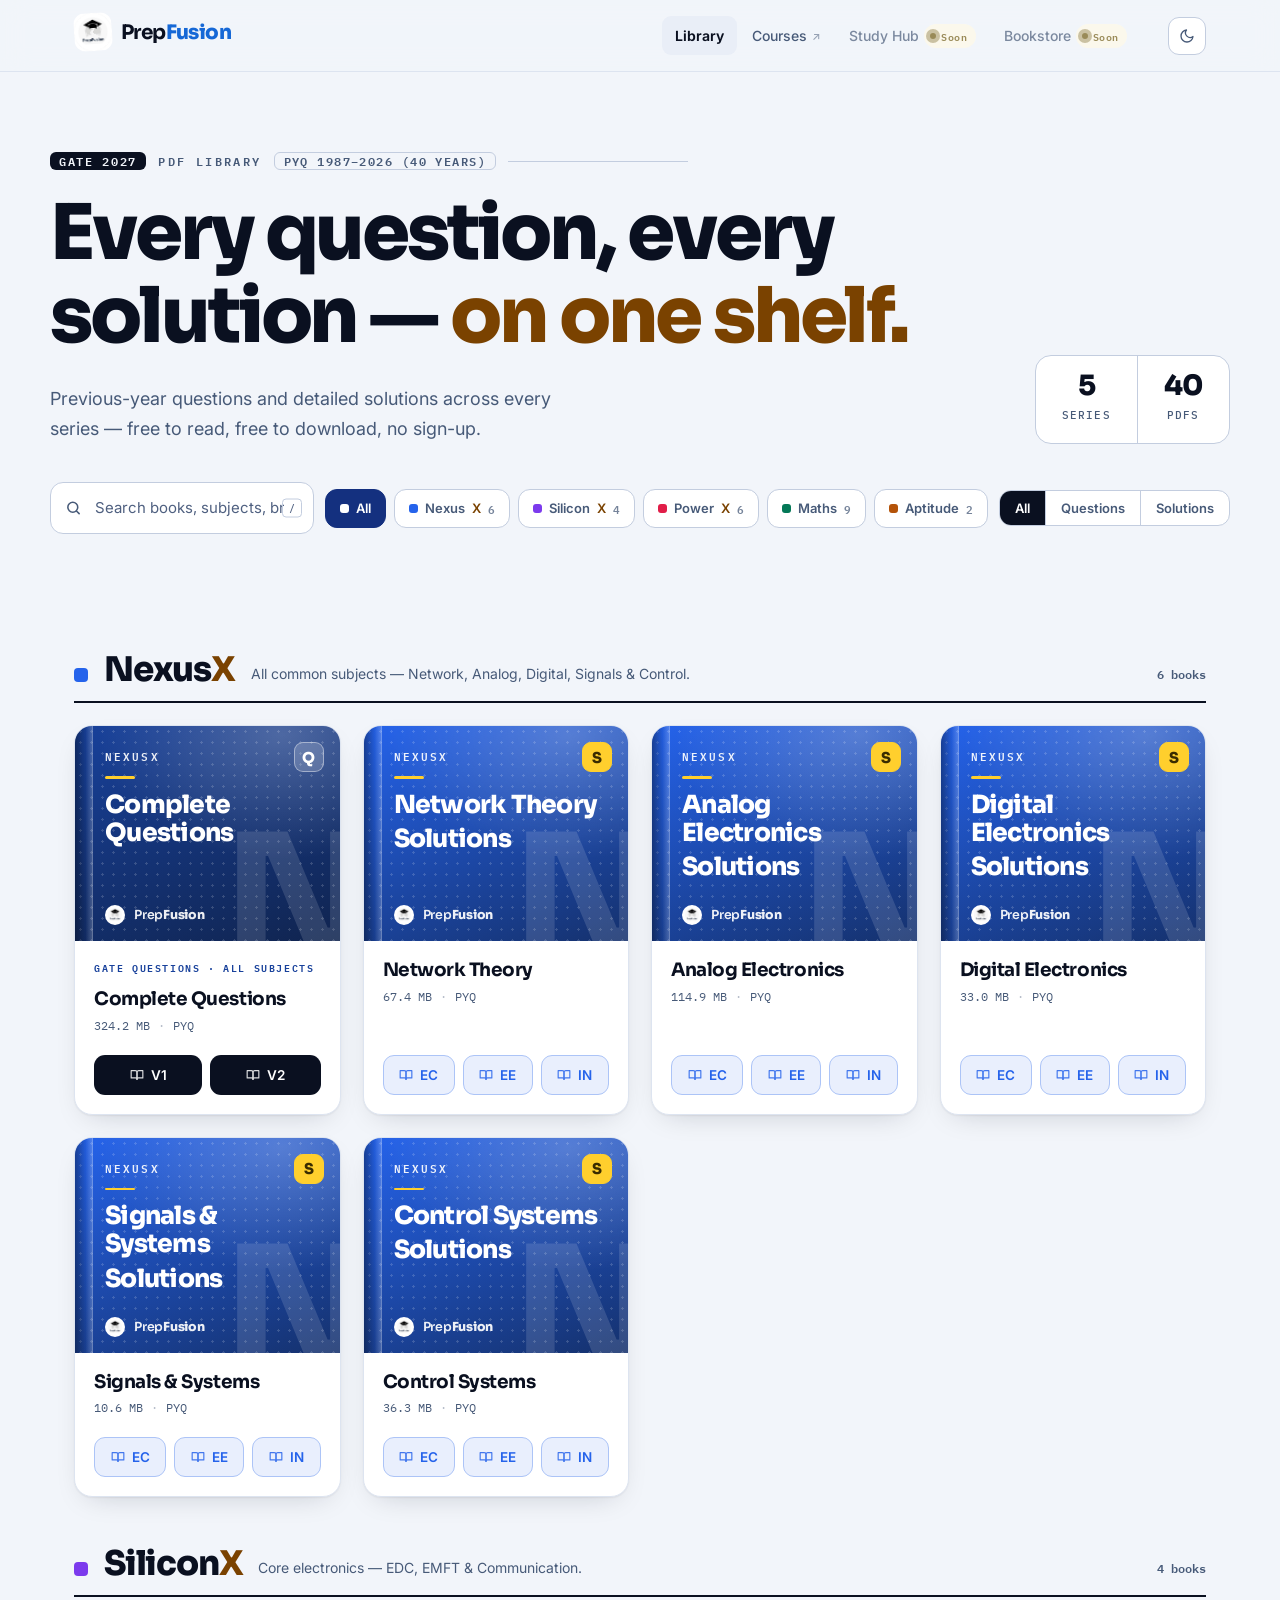
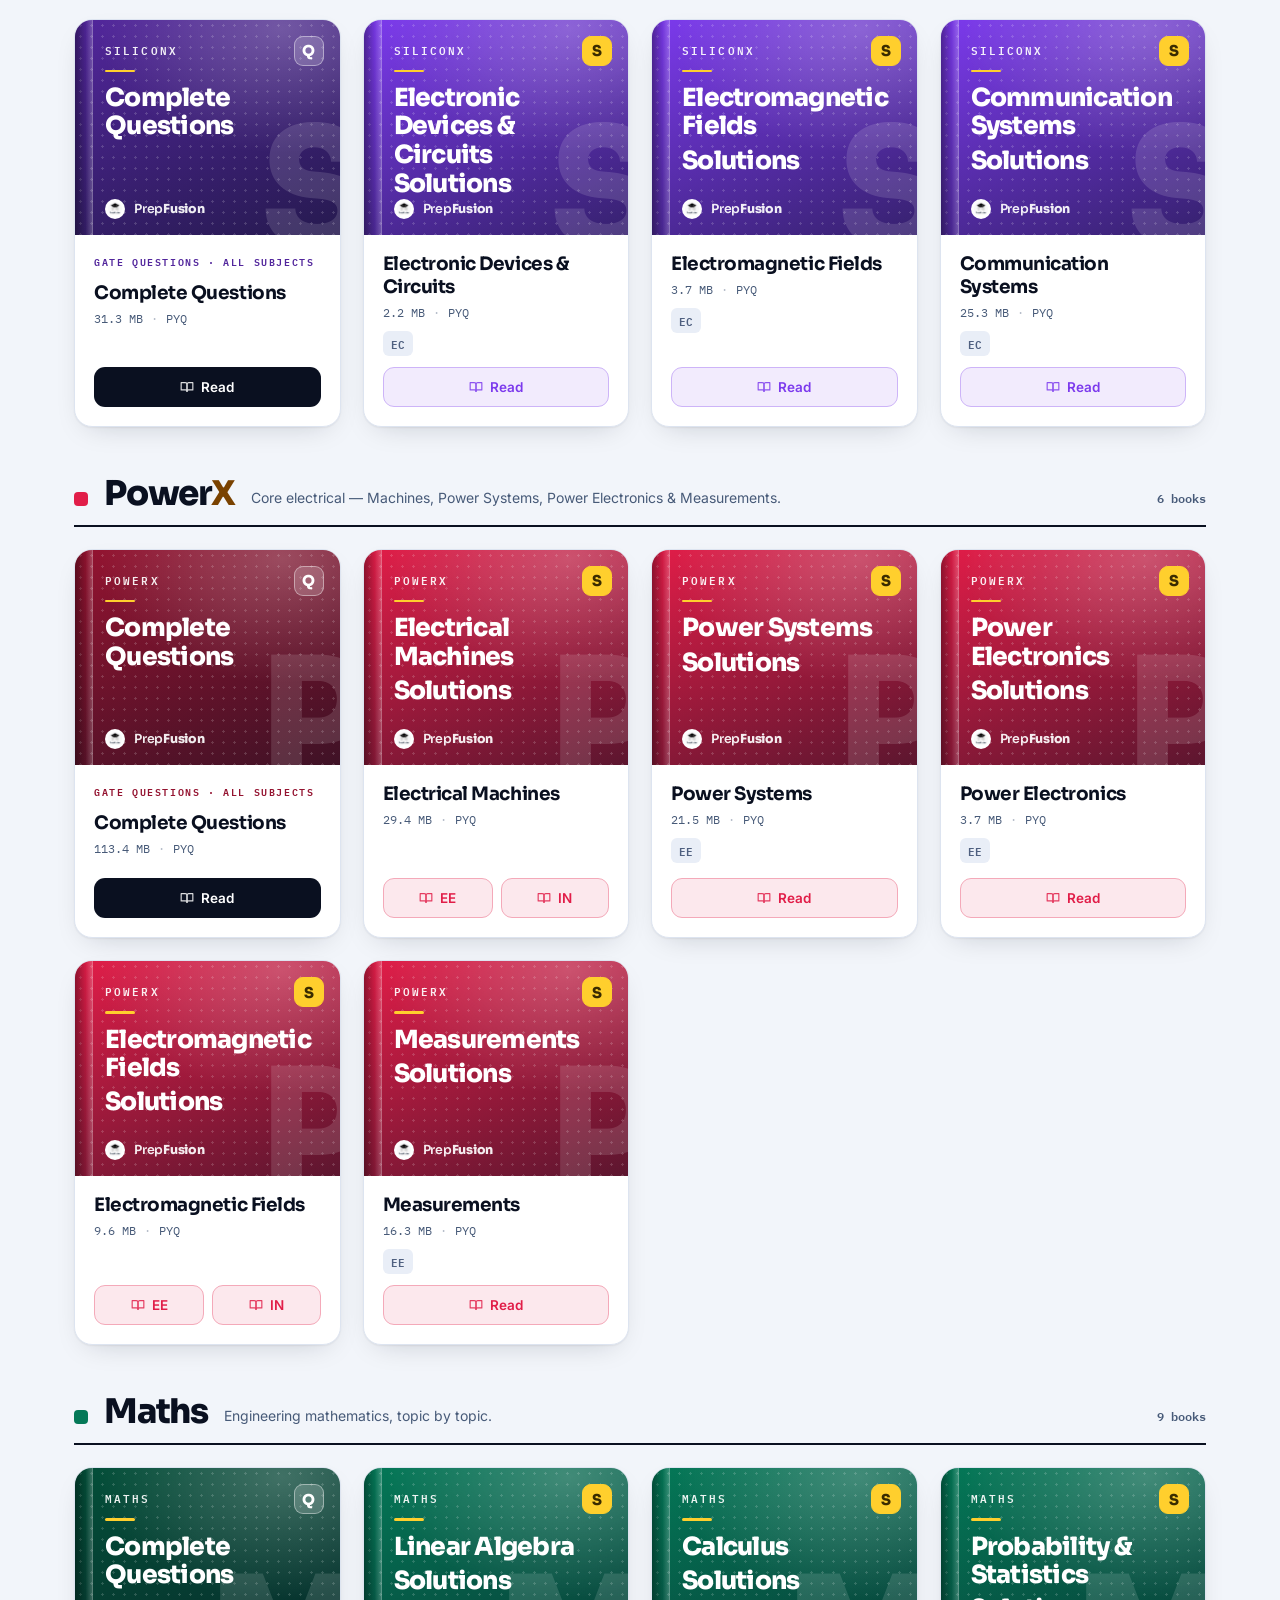
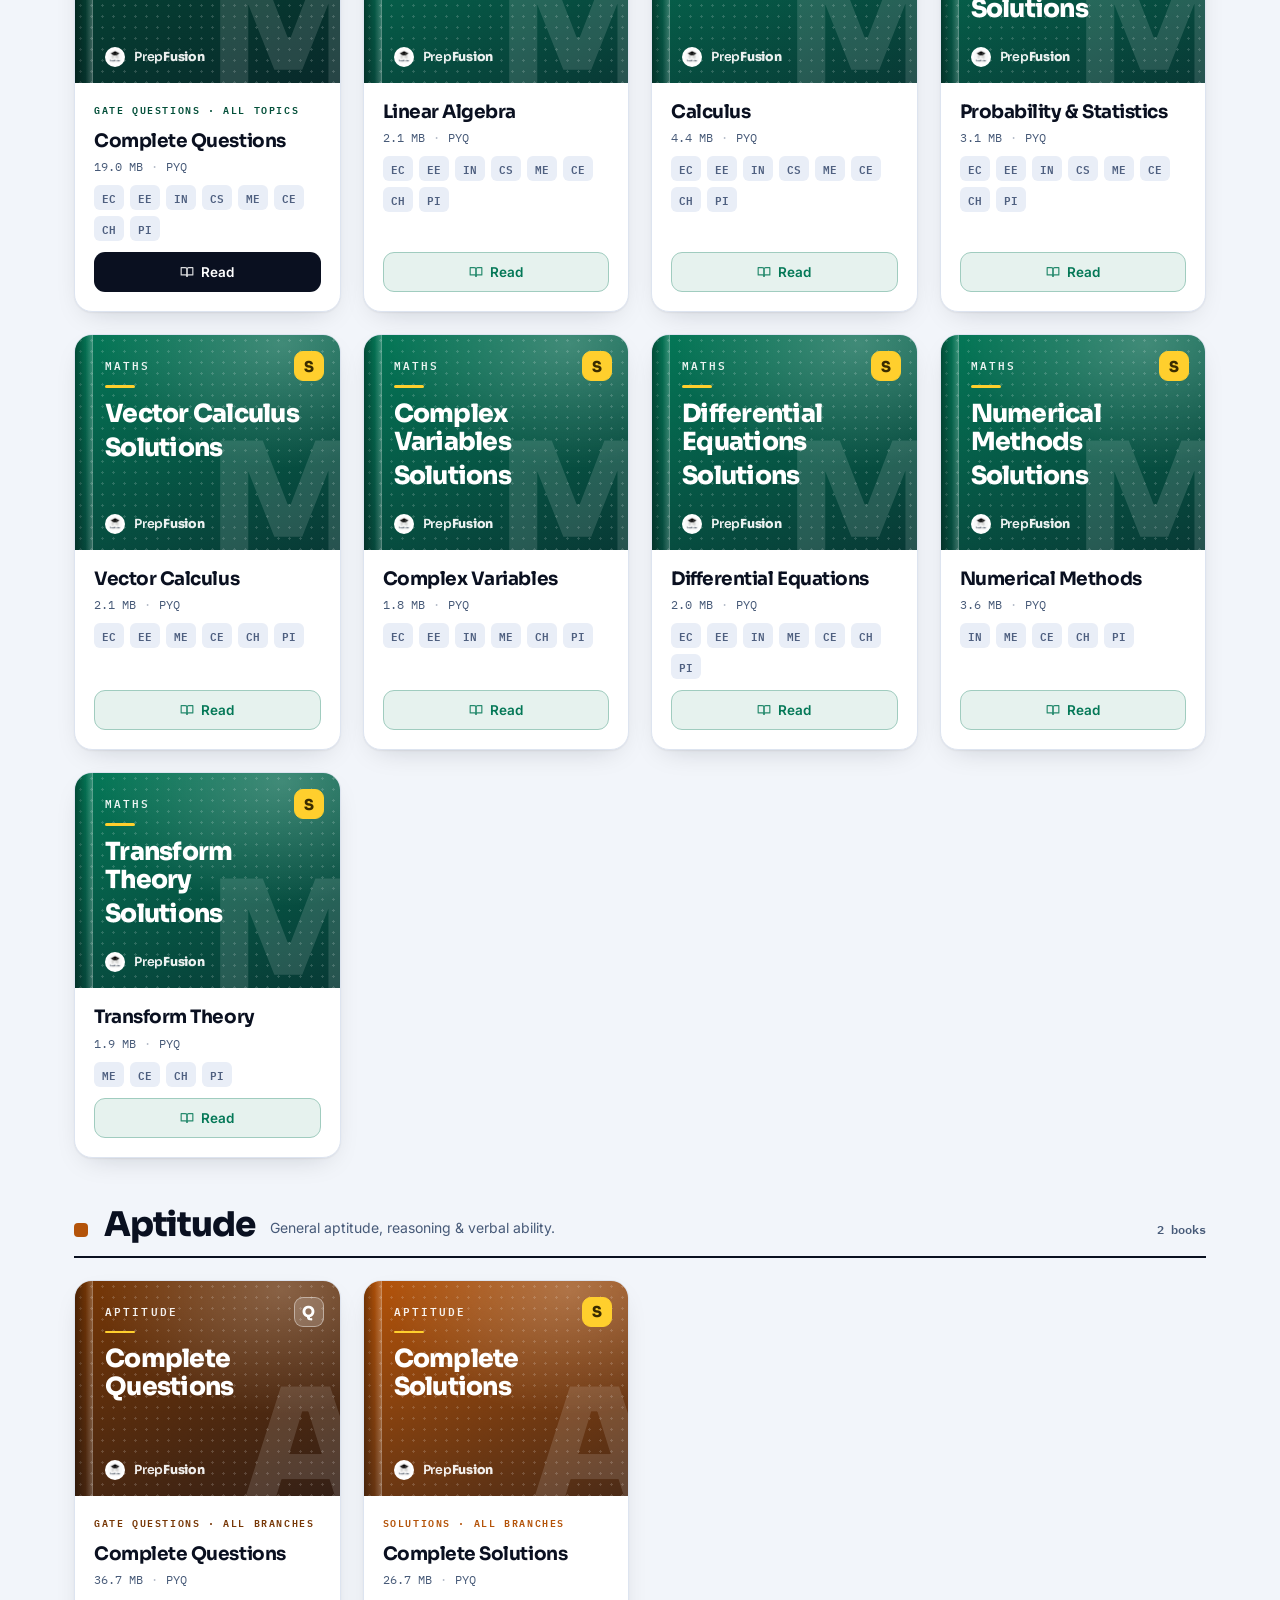
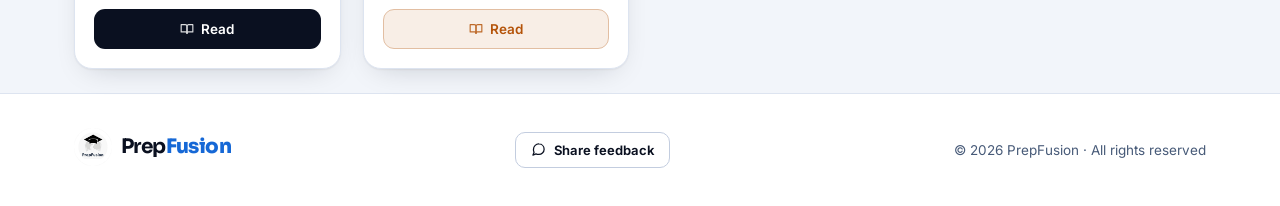
==== index.html @ 04b75bb7 "deploy: prepfusiongatepyq/gate_pdfs@ca78581d9b44450a4ad8eccba1720af3ee172d20" ====
<!DOCTYPE html>
<html lang="en">
<head>
<meta charset="UTF-8">
<meta name="viewport" content="width=device-width, initial-scale=1.0">
<meta http-equiv="refresh" content="0; url=pdf/">
<link rel="canonical" href="https://pyq.prepfusion.in/pdf/">
<title>PrepFusion Library</title>
<link rel="icon" href="pdf/assets/favicon.png">
<style>
  html{color-scheme:light dark}
  body{margin:0;min-height:100vh;display:grid;place-items:center;text-align:center;
    background:#f2f5fa;color:#0a1020;
    font:400 16px/1.6 "Inter",system-ui,-apple-system,"Segoe UI",sans-serif}
  @media(prefers-color-scheme:dark){body{background:#0a1020;color:#f2f6ff}}
  a{color:inherit;font-weight:650}
  p{color:#5b6b88;margin:0 0 14px}
  @media(prefers-color-scheme:dark){p{color:#a9b8d6}}
</style>
</head>
<body>
  <main>
    <p>Opening the library&hellip;</p>
    <a href="pdf/">Go to the PrepFusion Library</a>
  </main>
  <script>
    /* replace(), not href — a redirect that lands in history traps the Back
       button: leaving the library would bounce straight back into it. */
    location.replace('pdf/');
  </script>
</body>
</html>
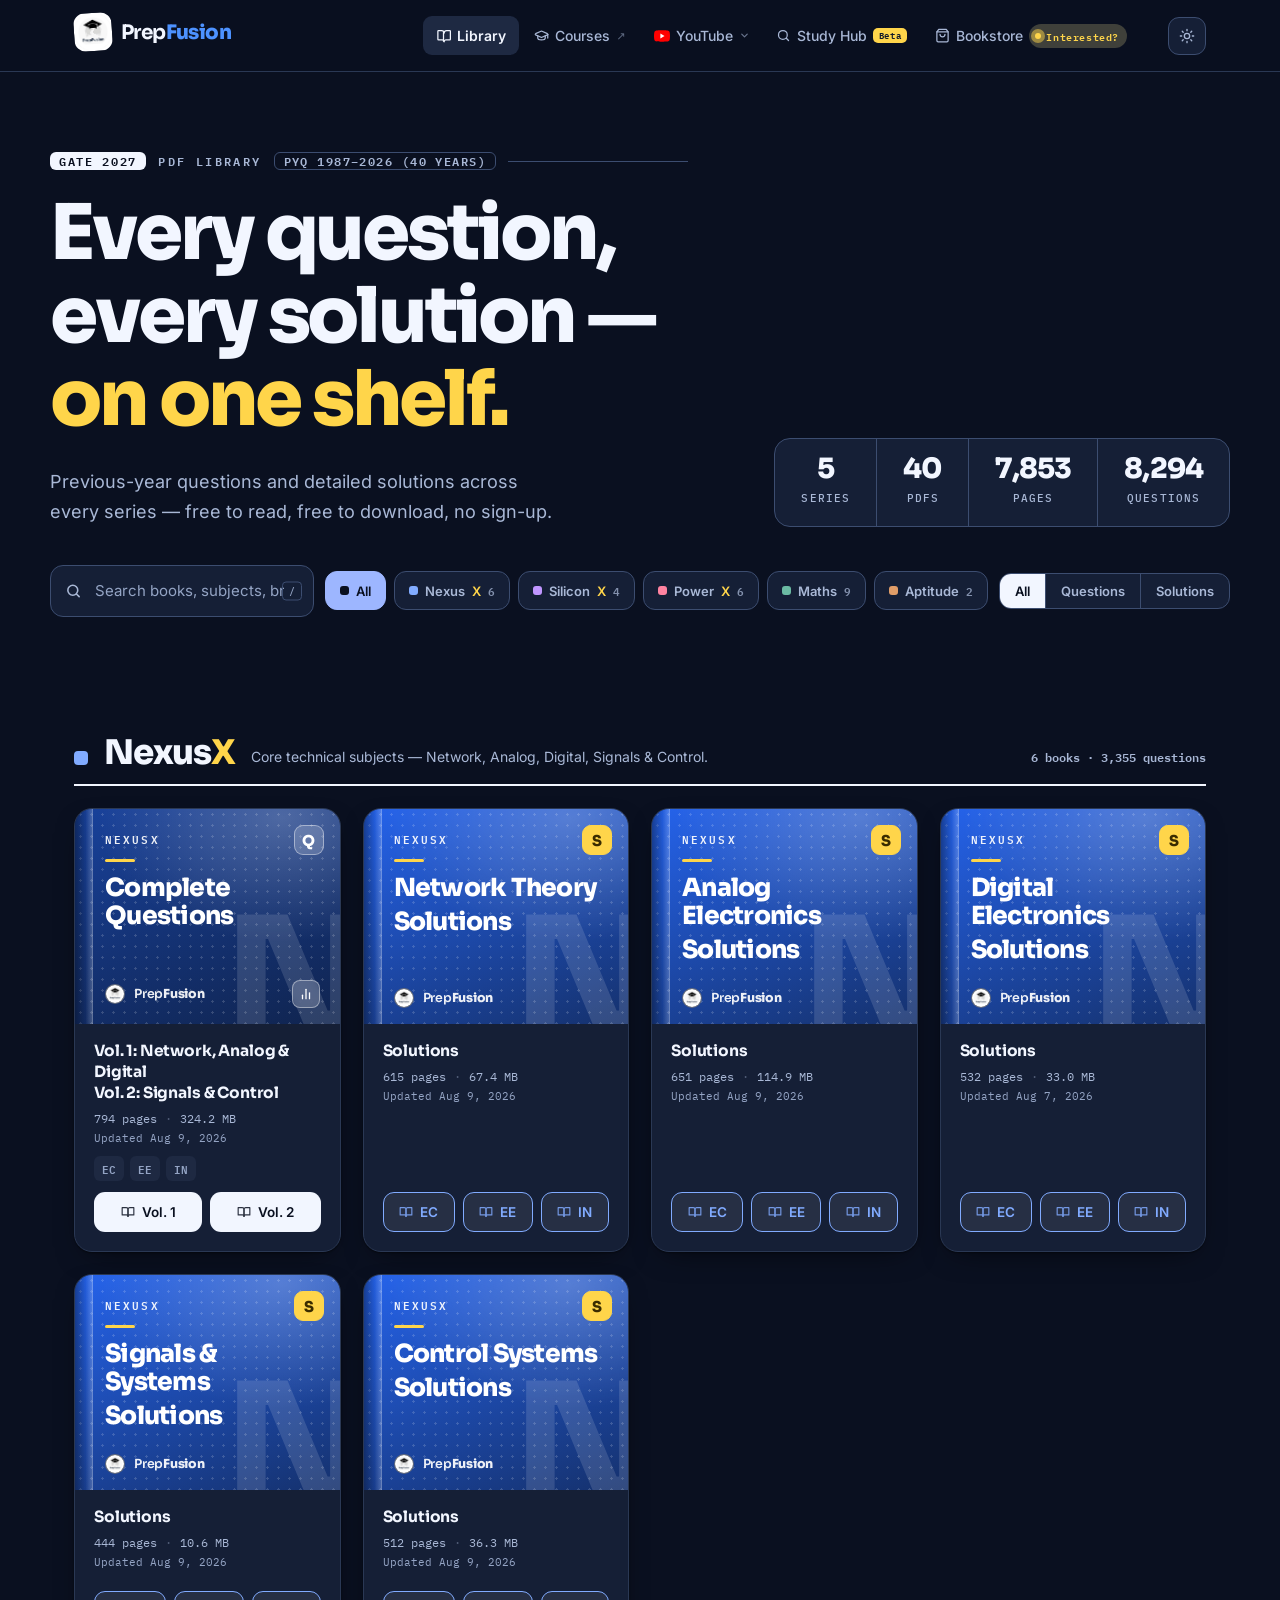
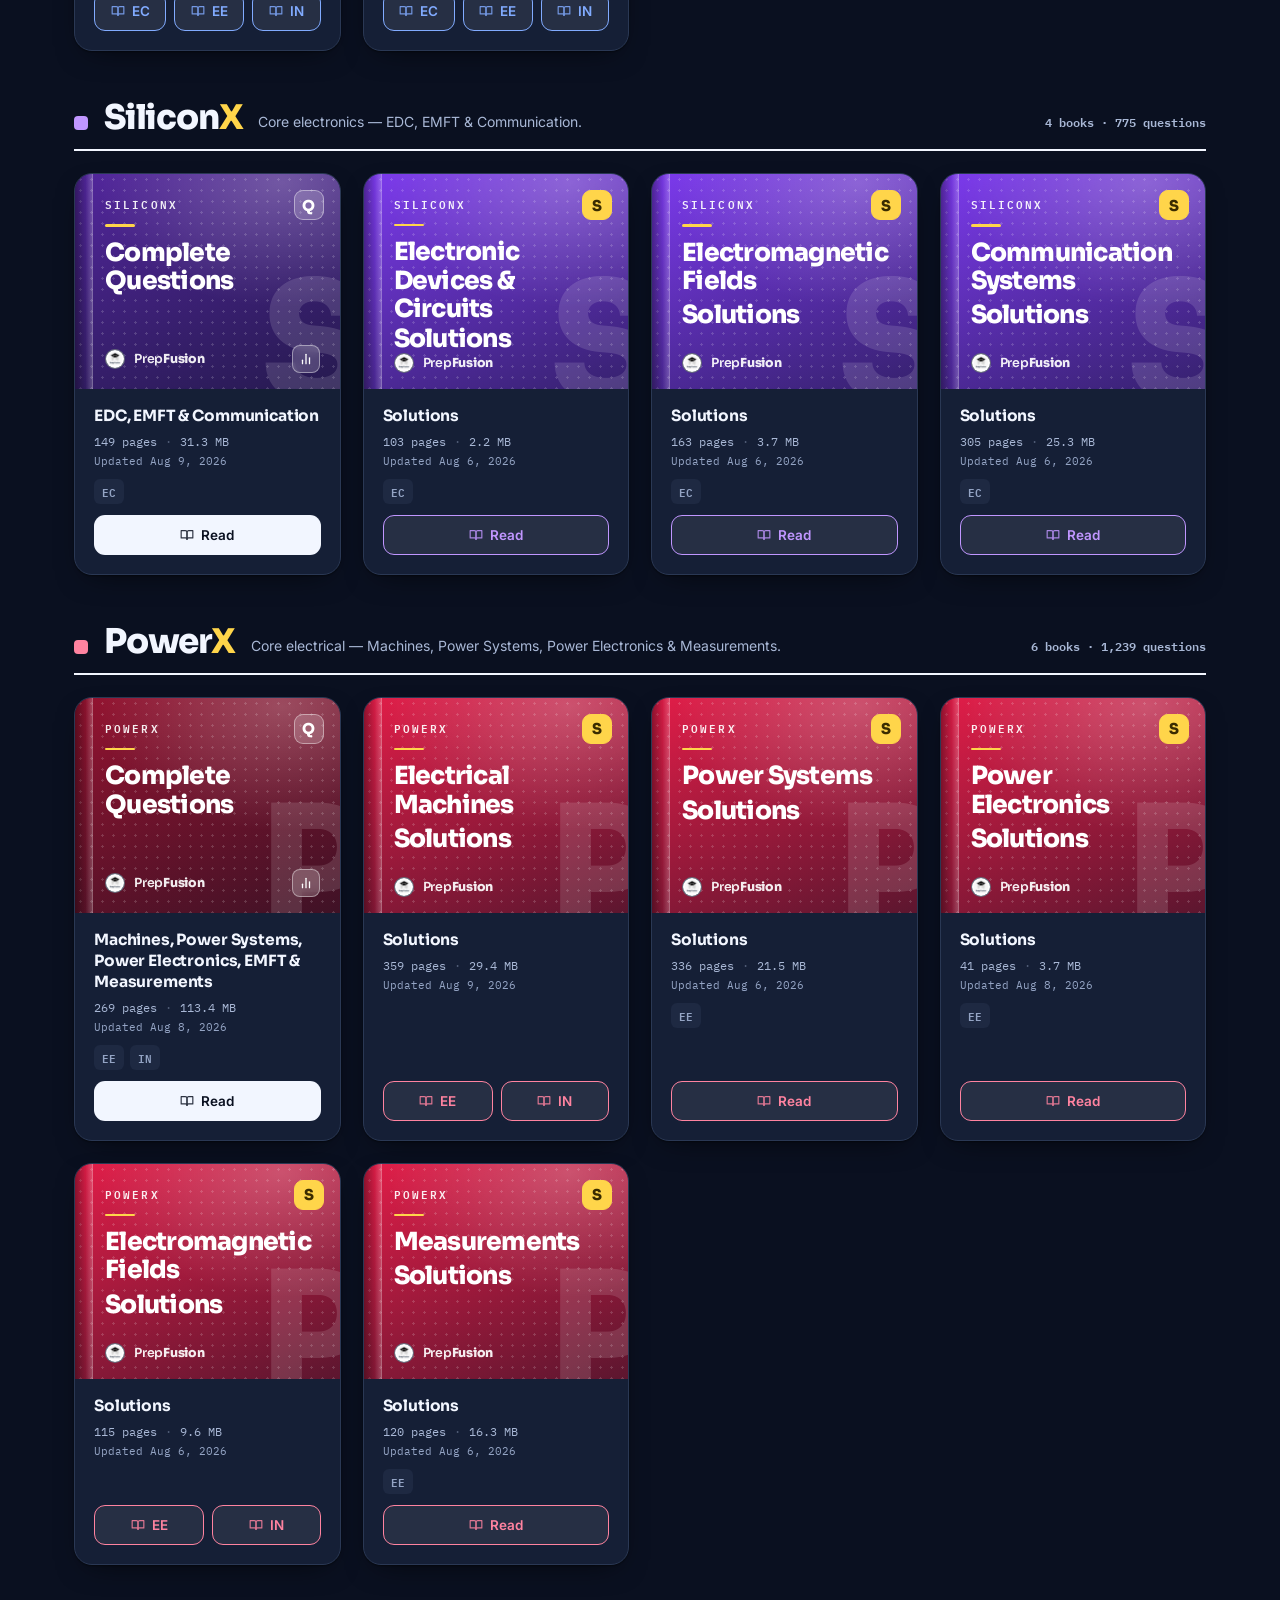
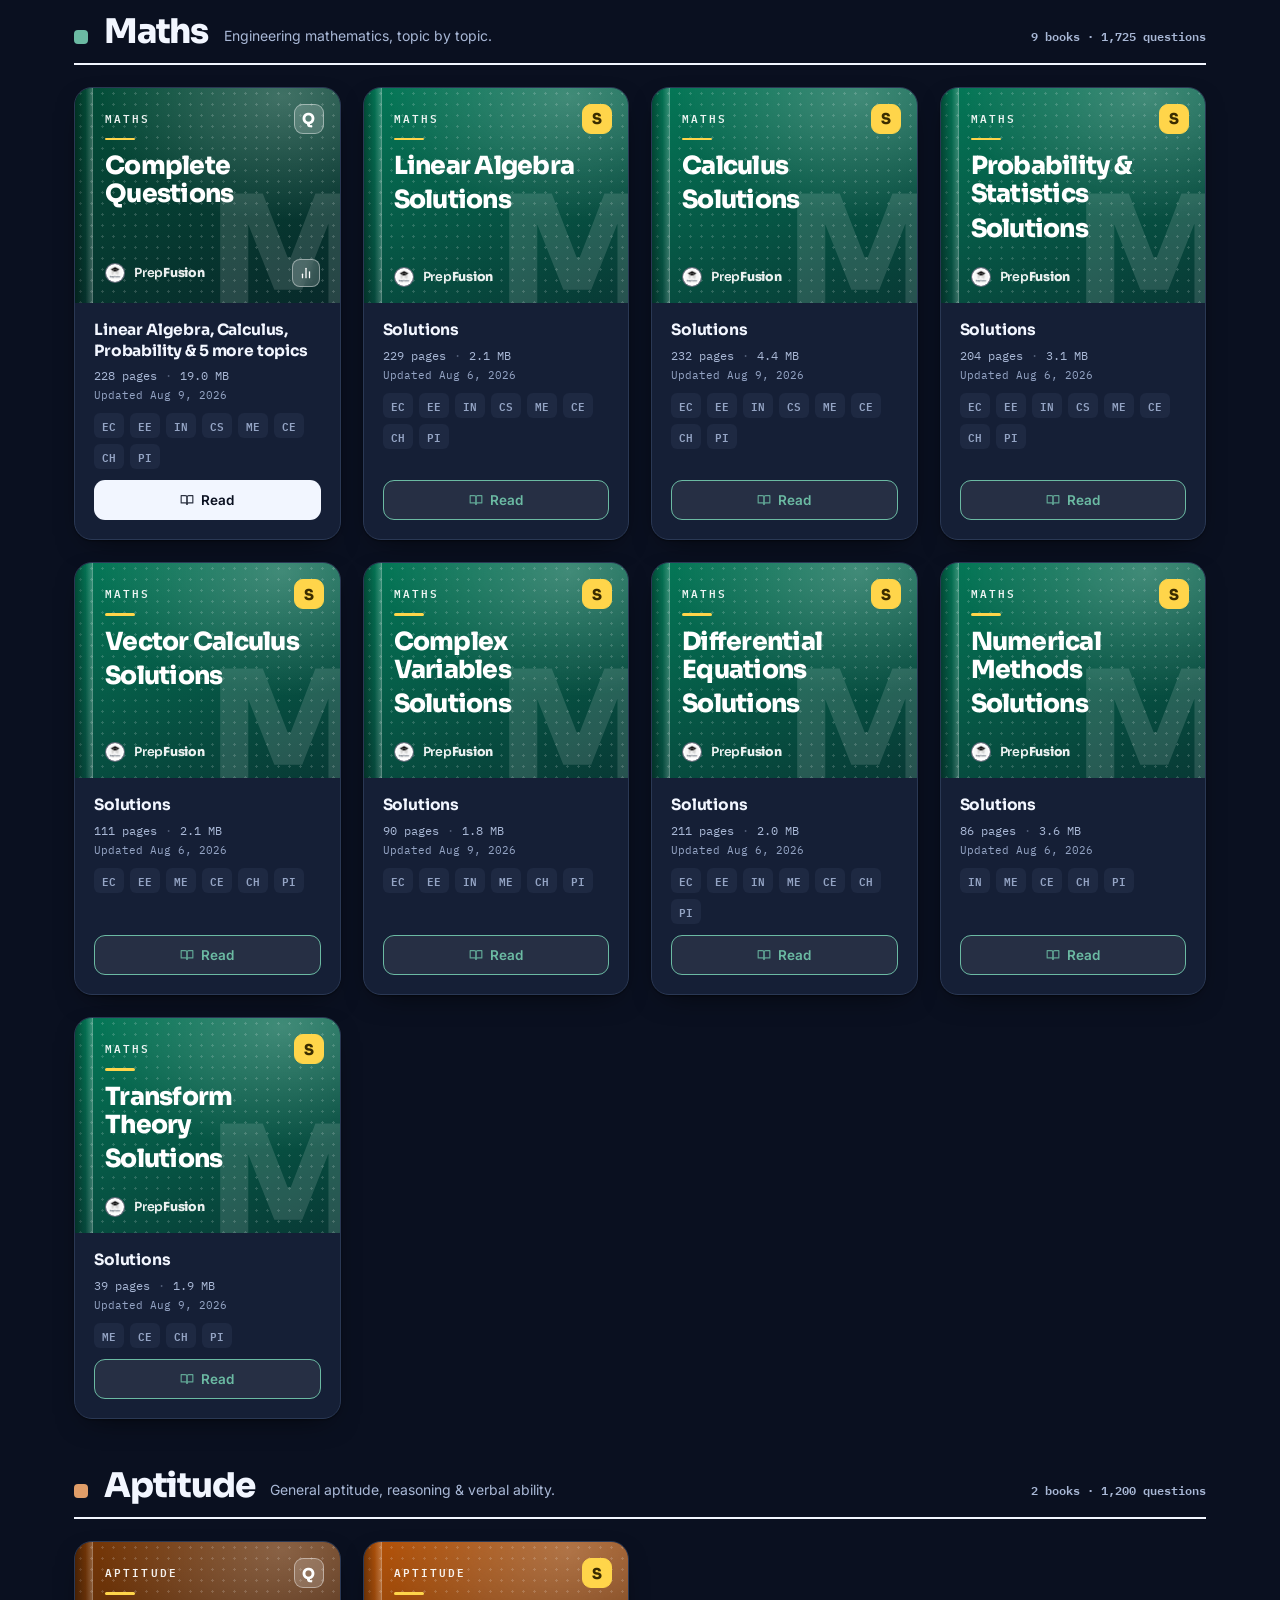
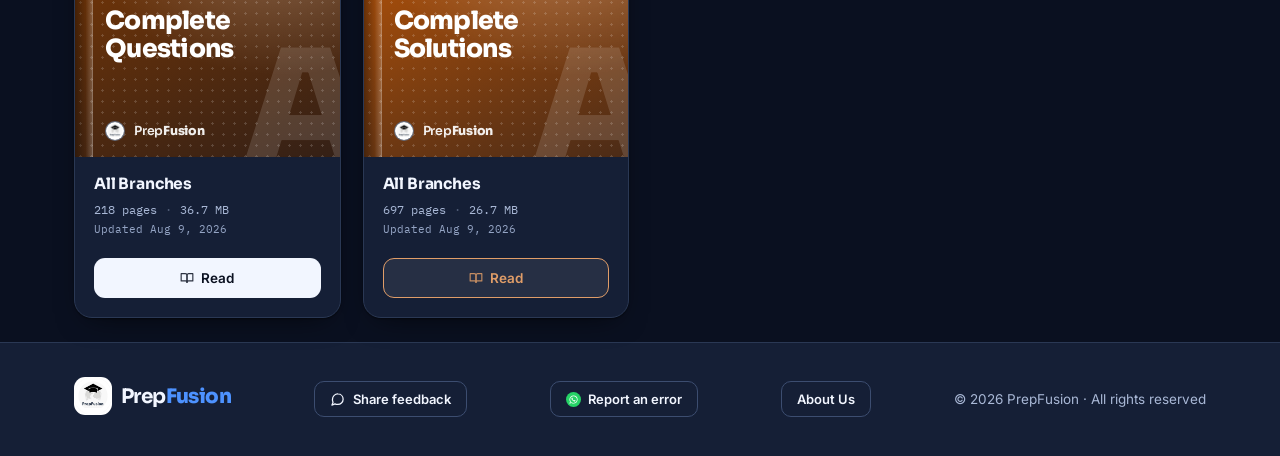
==== commit 464bba3a: "Deploy 1cd23dd4d96d48e8ea91ec58d1fc81ca3da6aec1" ====
--- a/index.html
+++ b/index.html
@@ -6,7 +6,23 @@
 <meta http-equiv="refresh" content="0; url=pdf/">
 <link rel="canonical" href="https://pyq.prepfusion.in/pdf/">
 <title>PrepFusion Library</title>
+<meta name="description" content="Free GATE preparation PDFs — NexusX, SiliconX, PowerX, Maths and Aptitude series. Previous year questions and detailed solutions.">
 <link rel="icon" href="pdf/assets/favicon.png">
+<!-- These are NOT redundant with /pdf/'s own tags. Link-preview crawlers
+     (WhatsApp, Telegram, iMessage, Slack) fetch a URL, parse the raw HTML for
+     og:/twitter: tags, and stop — none of them run the JS location.replace()
+     below, and none of them honour <meta http-equiv="refresh"> either. Share
+     the short root URL without these and the crawler sees a bare <title> and
+     nothing else, because that's genuinely all this page had. -->
+<meta property="og:type" content="website">
+<meta property="og:title" content="PrepFusion Library">
+<meta property="og:description" content="Free GATE preparation PDFs — NexusX, SiliconX, PowerX, Maths and Aptitude series. Previous year questions and detailed solutions.">
+<meta property="og:url" content="https://pyq.prepfusion.in/pdf/">
+<meta property="og:image" content="https://pyq.prepfusion.in/pdf/assets/og-image.png">
+<meta name="twitter:image" content="https://pyq.prepfusion.in/pdf/assets/og-image.png">
+<meta name="twitter:card" content="summary_large_image">
+<meta name="twitter:title" content="PrepFusion Library">
+<meta name="twitter:description" content="Free GATE preparation PDFs — NexusX, SiliconX, PowerX, Maths and Aptitude series. Previous year questions and detailed solutions.">
 <style>
   html{color-scheme:light dark}
   body{margin:0;min-height:100vh;display:grid;place-items:center;text-align:center;
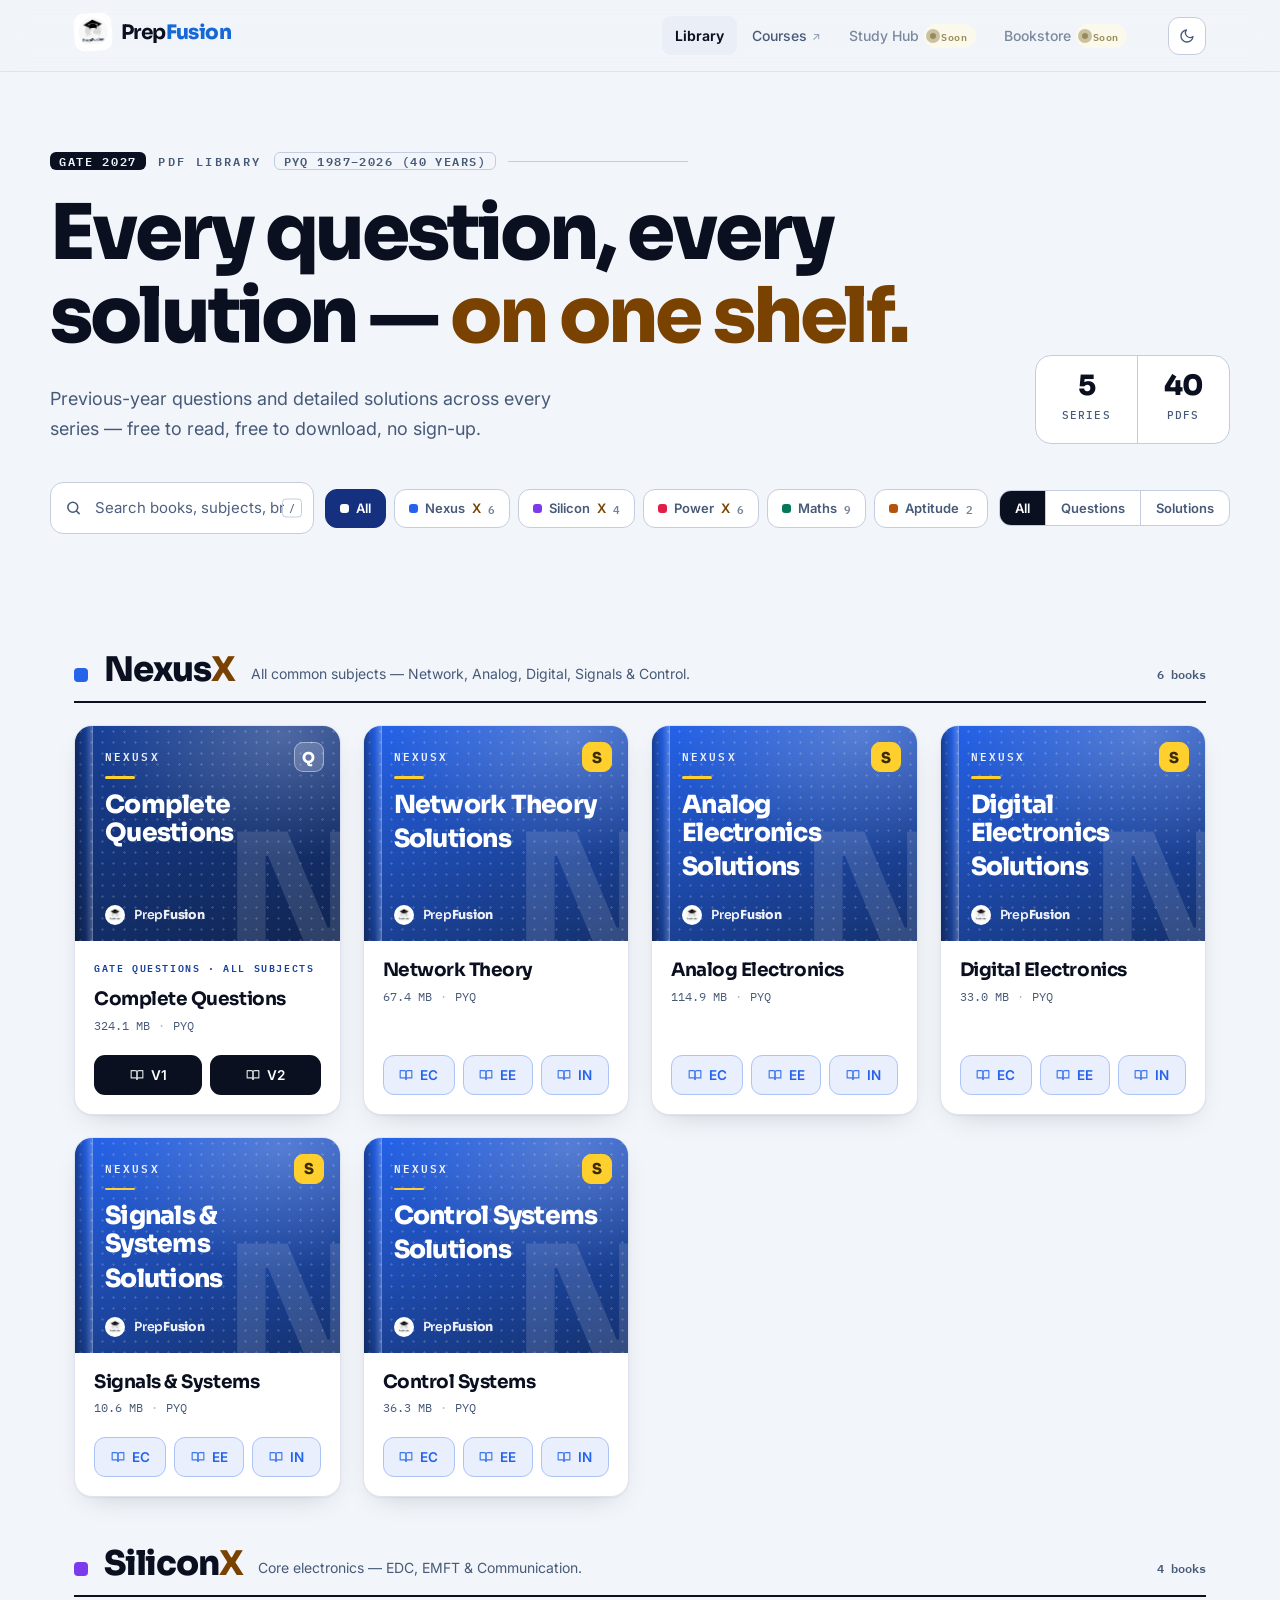
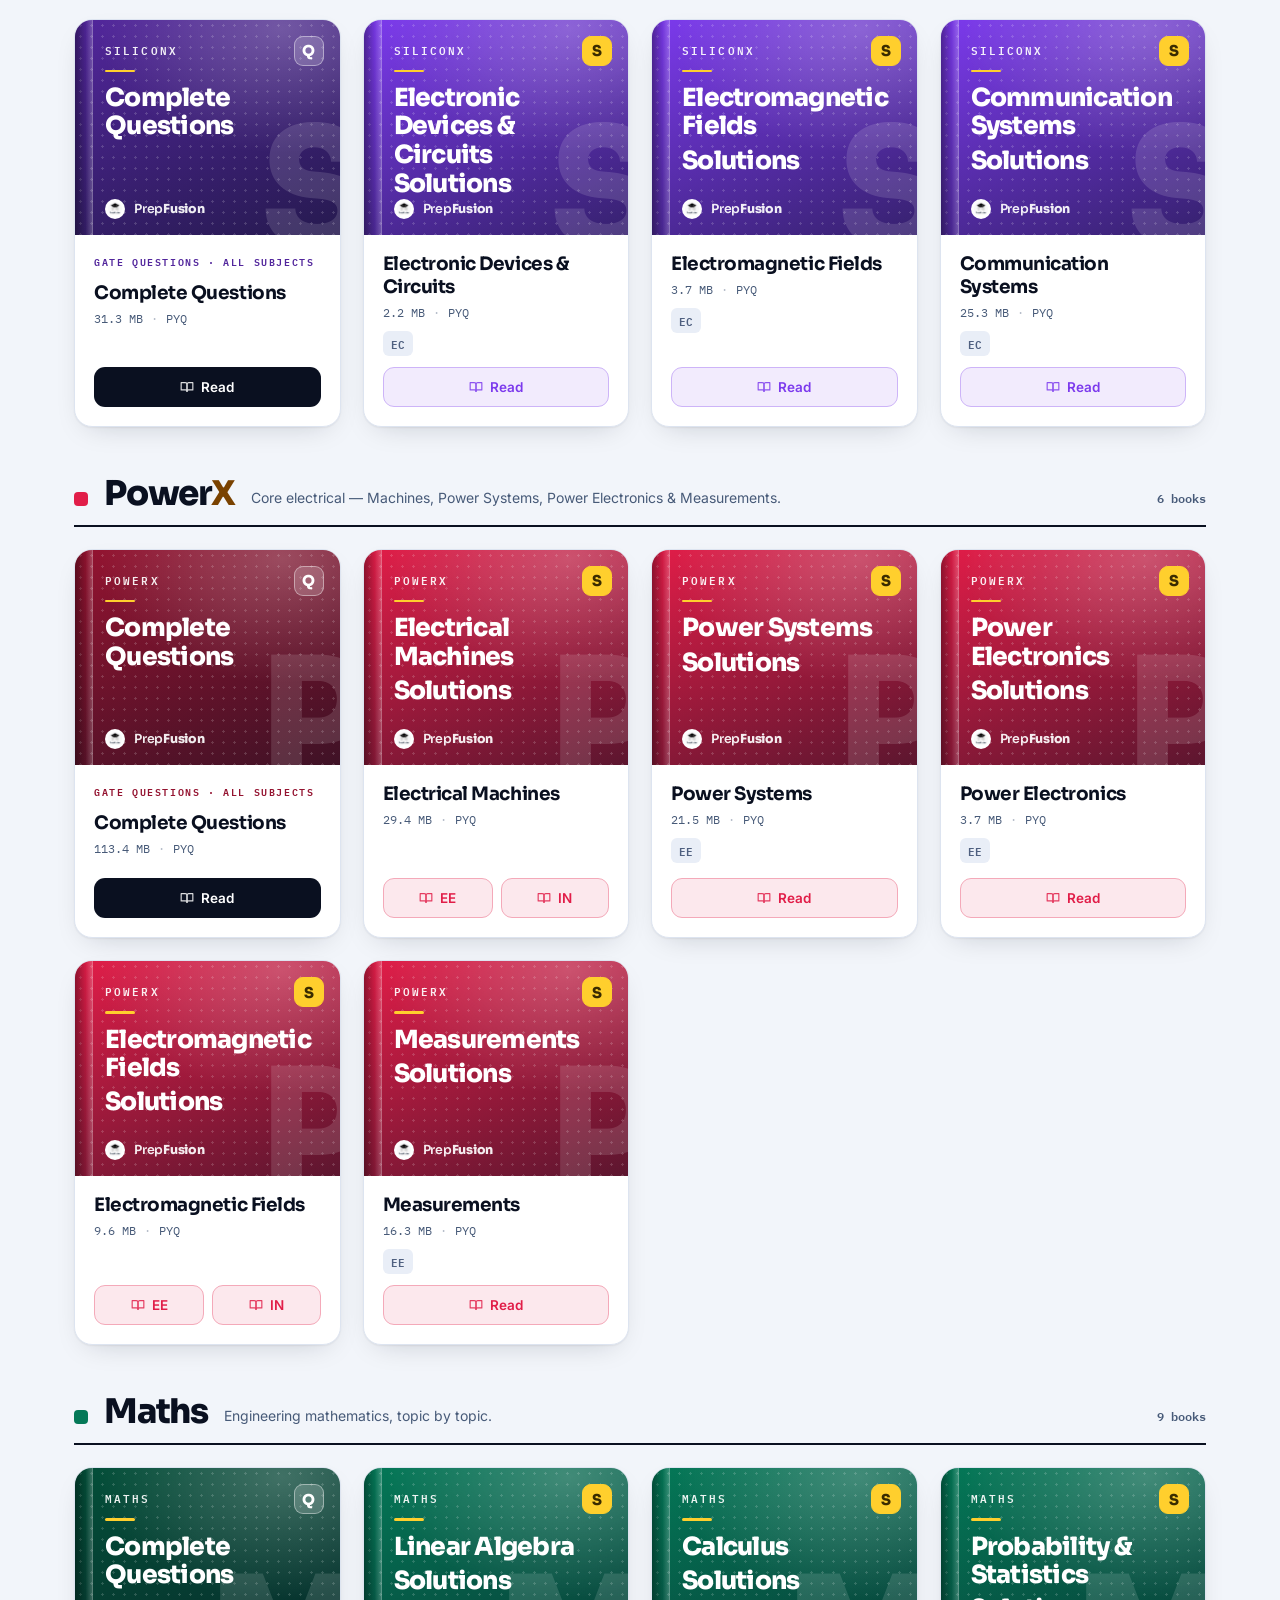
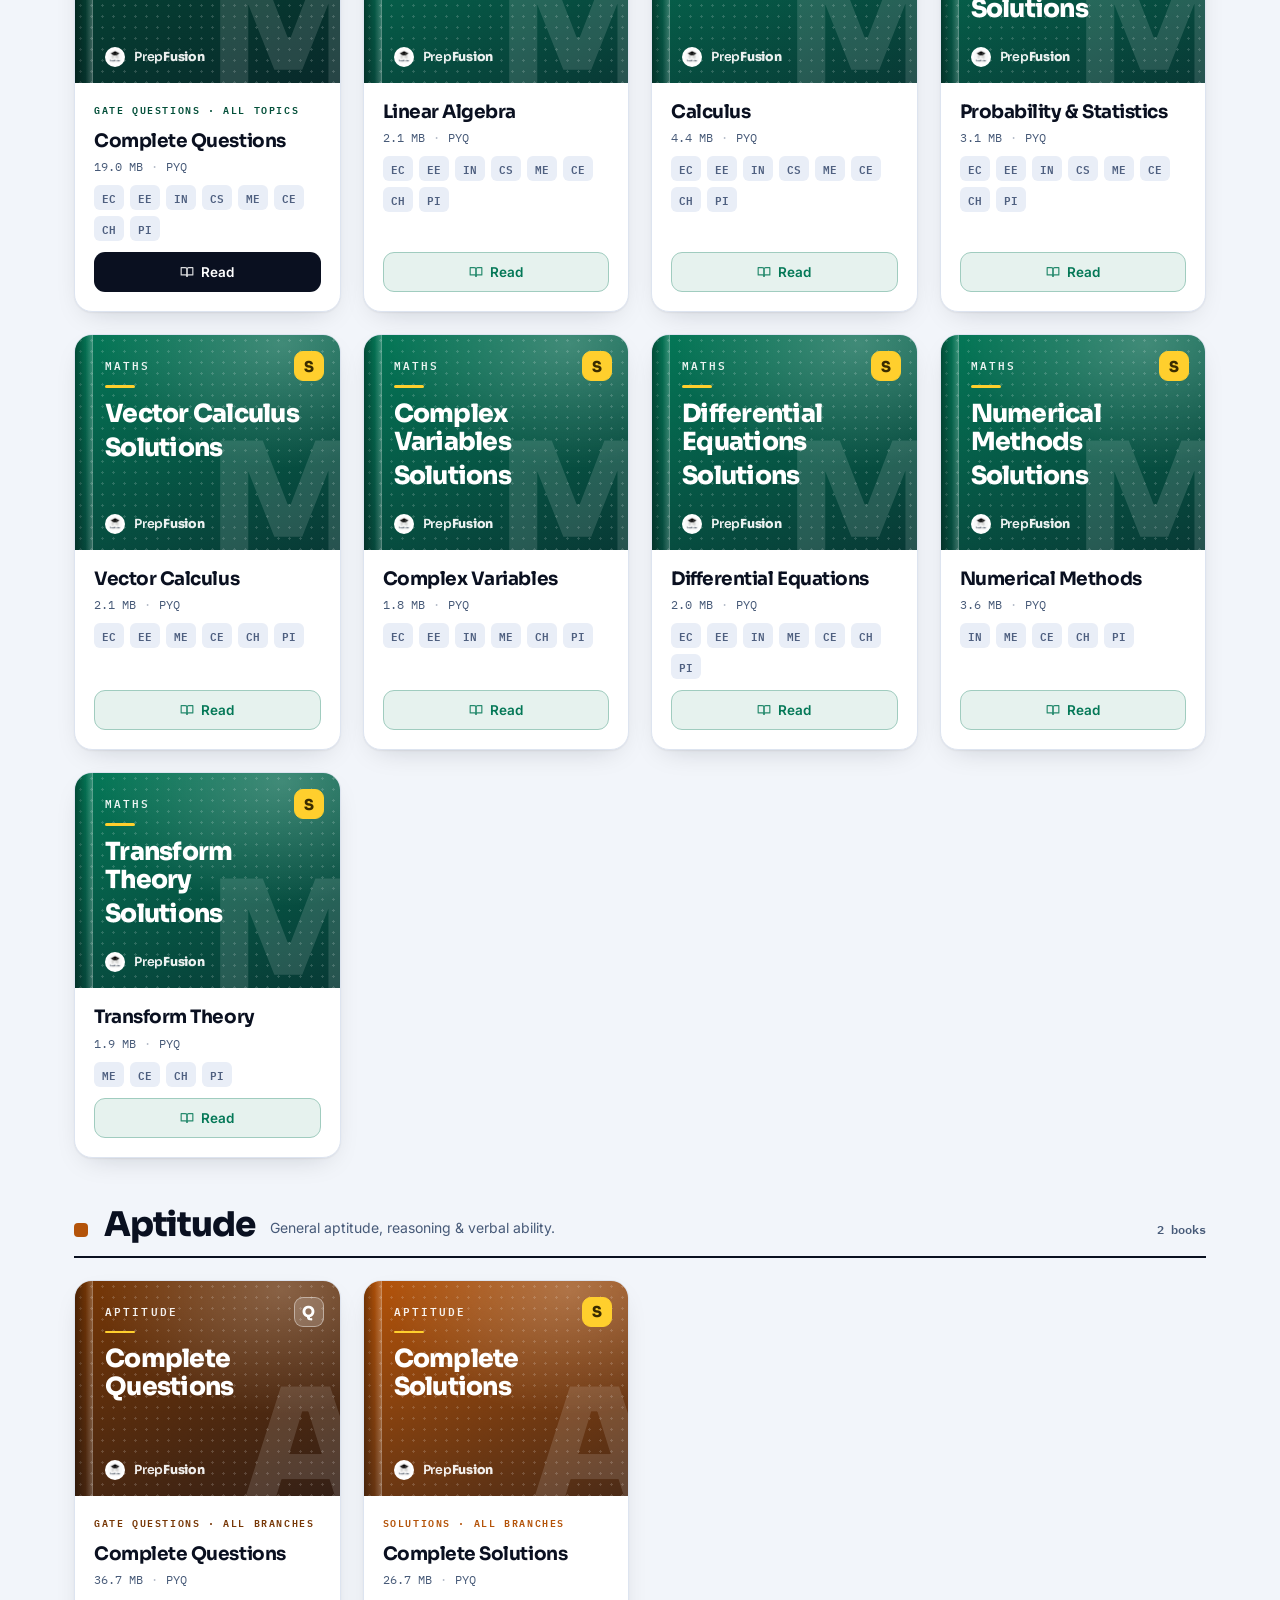
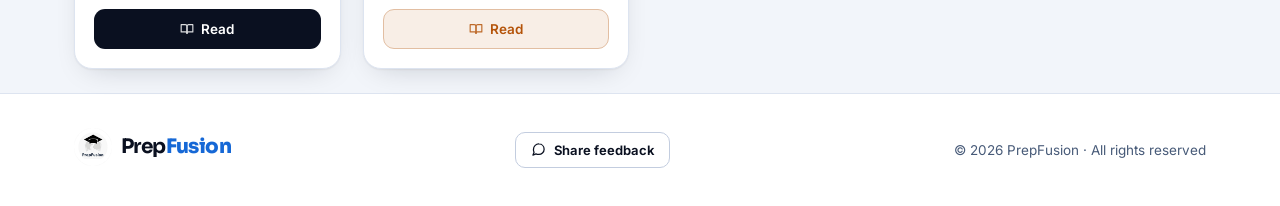
==== commit 588eb1d4: "deploy: prepfusiongatepyq/gate_pdfs@44b3295b425f8c7a39011bbe754ca8fcd41fd668" ====
--- a/index.html
+++ b/index.html
@@ -6,23 +6,7 @@
 <meta http-equiv="refresh" content="0; url=pdf/">
 <link rel="canonical" href="https://pyq.prepfusion.in/pdf/">
 <title>PrepFusion Library</title>
-<meta name="description" content="Free GATE preparation PDFs — NexusX, SiliconX, PowerX, Maths and Aptitude series. Previous year questions and detailed solutions.">
 <link rel="icon" href="pdf/assets/favicon.png">
-<!-- These are NOT redundant with /pdf/'s own tags. Link-preview crawlers
-     (WhatsApp, Telegram, iMessage, Slack) fetch a URL, parse the raw HTML for
-     og:/twitter: tags, and stop — none of them run the JS location.replace()
-     below, and none of them honour <meta http-equiv="refresh"> either. Share
-     the short root URL without these and the crawler sees a bare <title> and
-     nothing else, because that's genuinely all this page had. -->
-<meta property="og:type" content="website">
-<meta property="og:title" content="PrepFusion Library">
-<meta property="og:description" content="Free GATE preparation PDFs — NexusX, SiliconX, PowerX, Maths and Aptitude series. Previous year questions and detailed solutions.">
-<meta property="og:url" content="https://pyq.prepfusion.in/pdf/">
-<meta property="og:image" content="https://pyq.prepfusion.in/pdf/assets/og-image.png">
-<meta name="twitter:image" content="https://pyq.prepfusion.in/pdf/assets/og-image.png">
-<meta name="twitter:card" content="summary_large_image">
-<meta name="twitter:title" content="PrepFusion Library">
-<meta name="twitter:description" content="Free GATE preparation PDFs — NexusX, SiliconX, PowerX, Maths and Aptitude series. Previous year questions and detailed solutions.">
 <style>
   html{color-scheme:light dark}
   body{margin:0;min-height:100vh;display:grid;place-items:center;text-align:center;
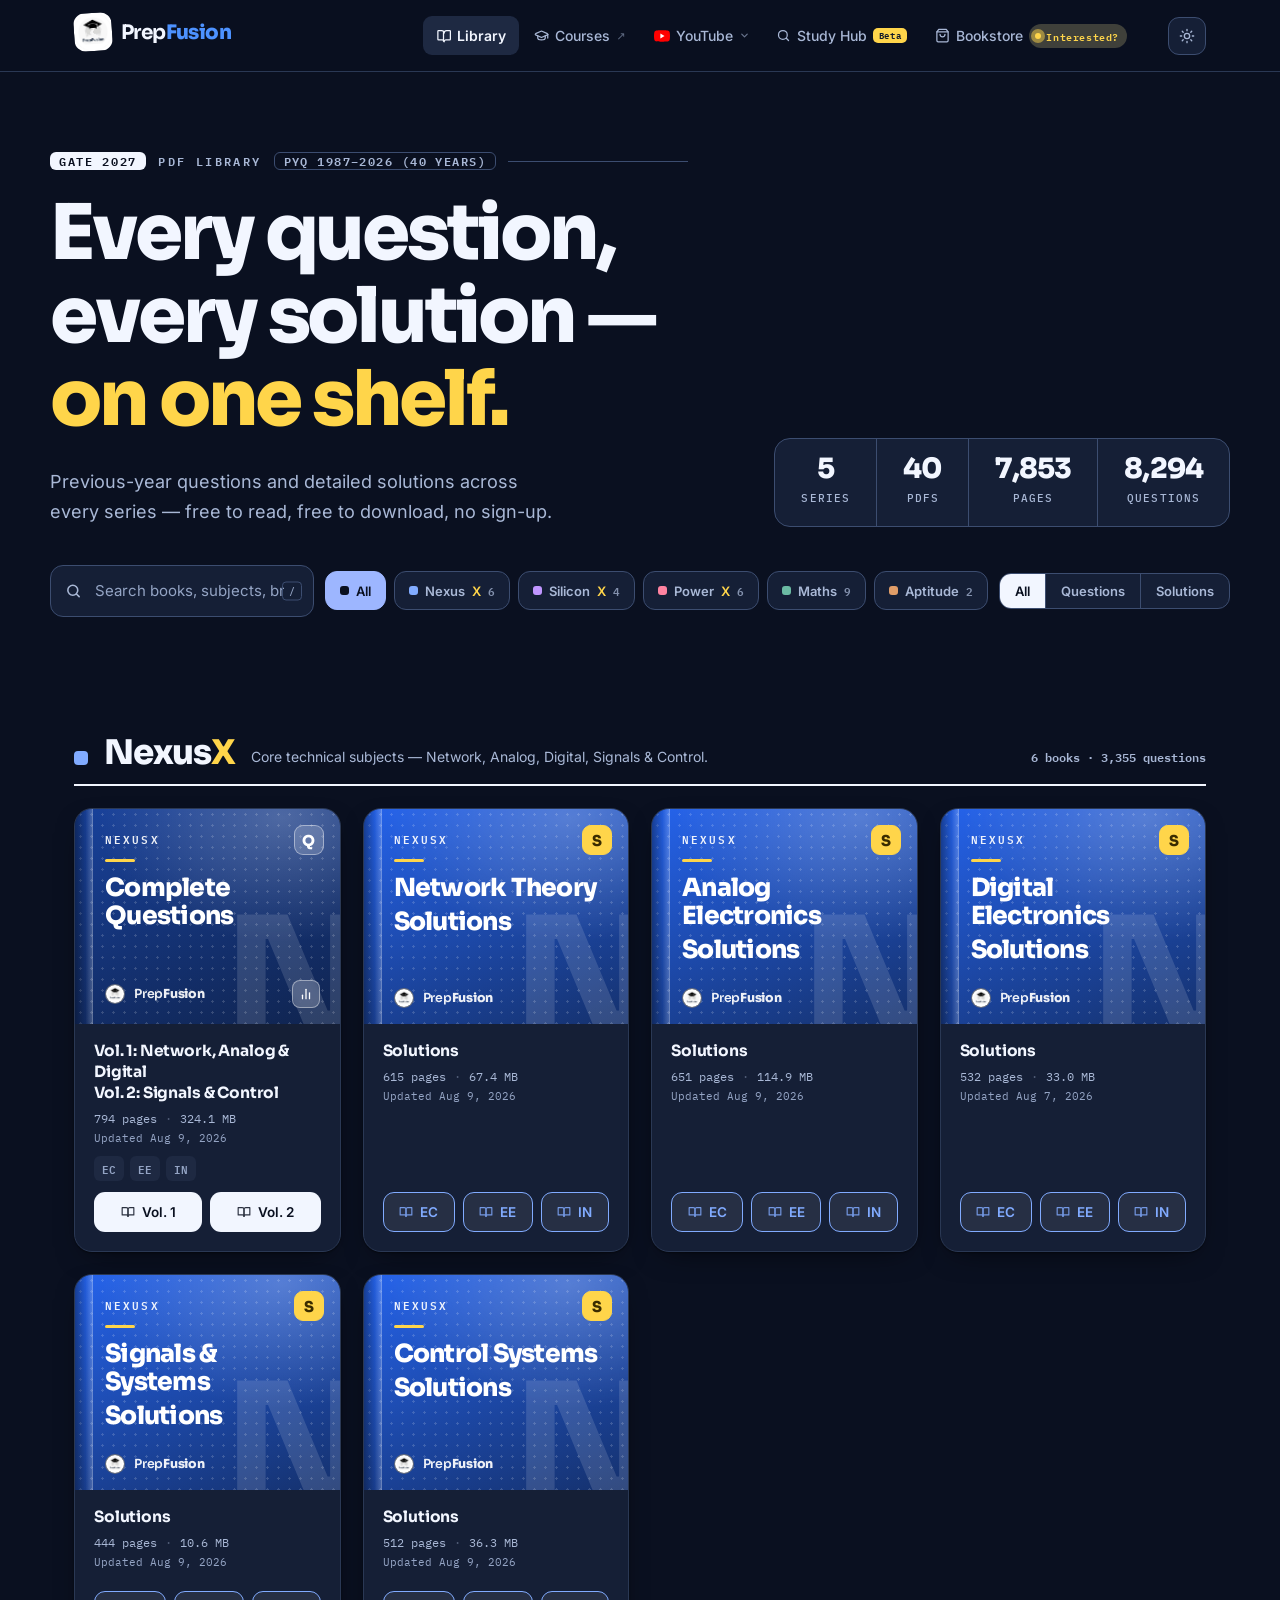
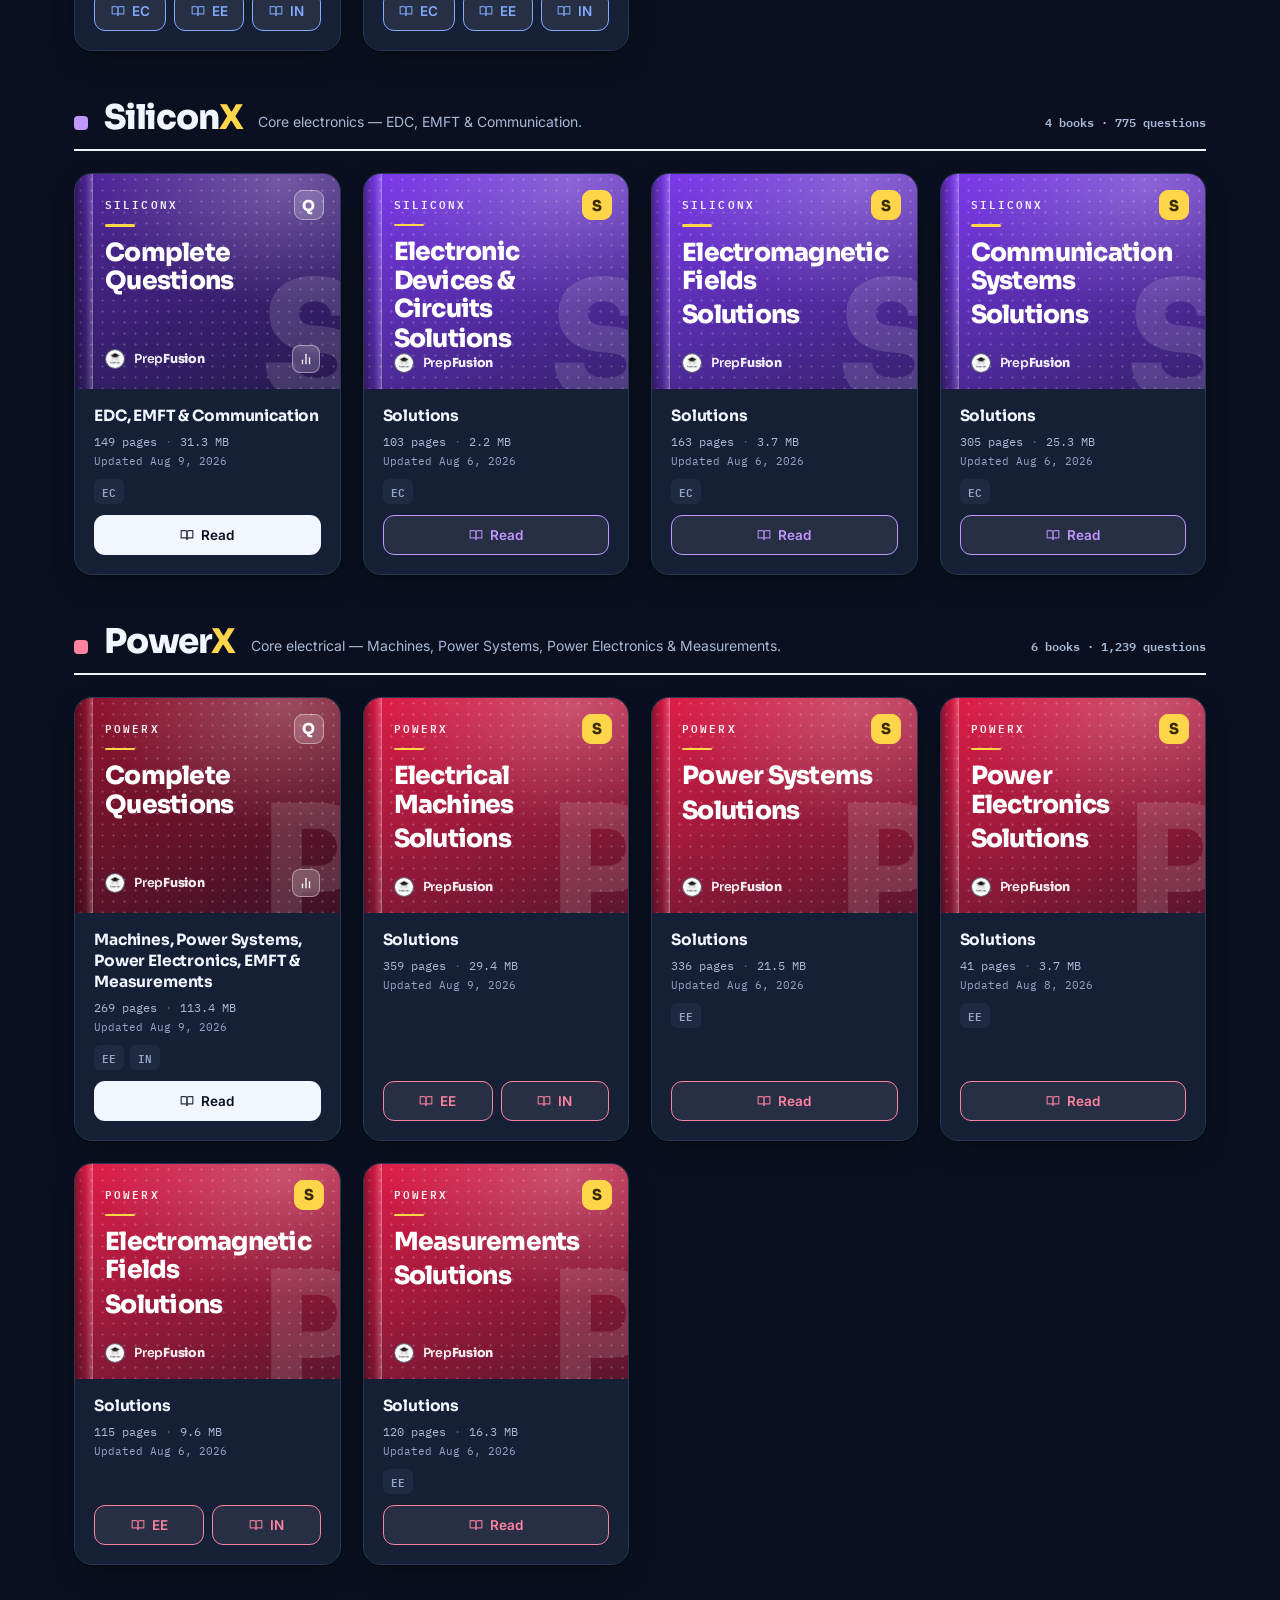
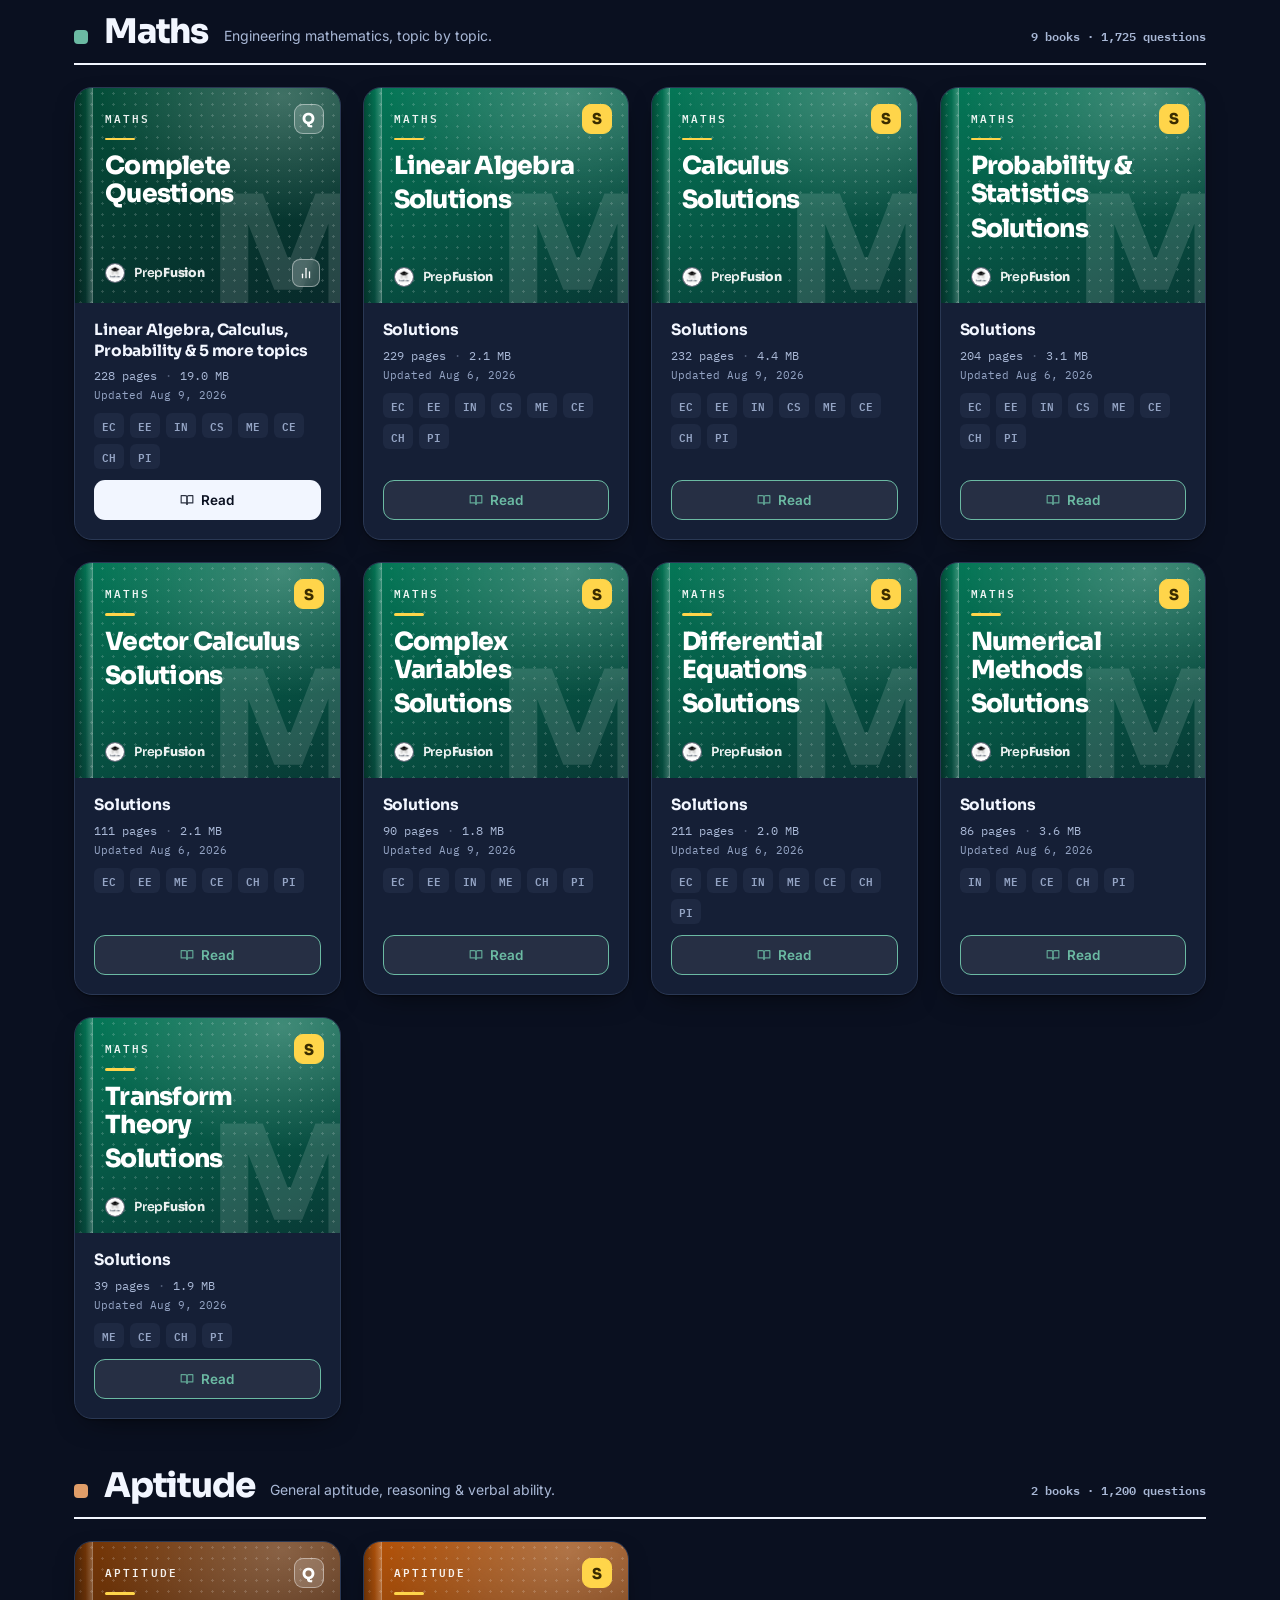
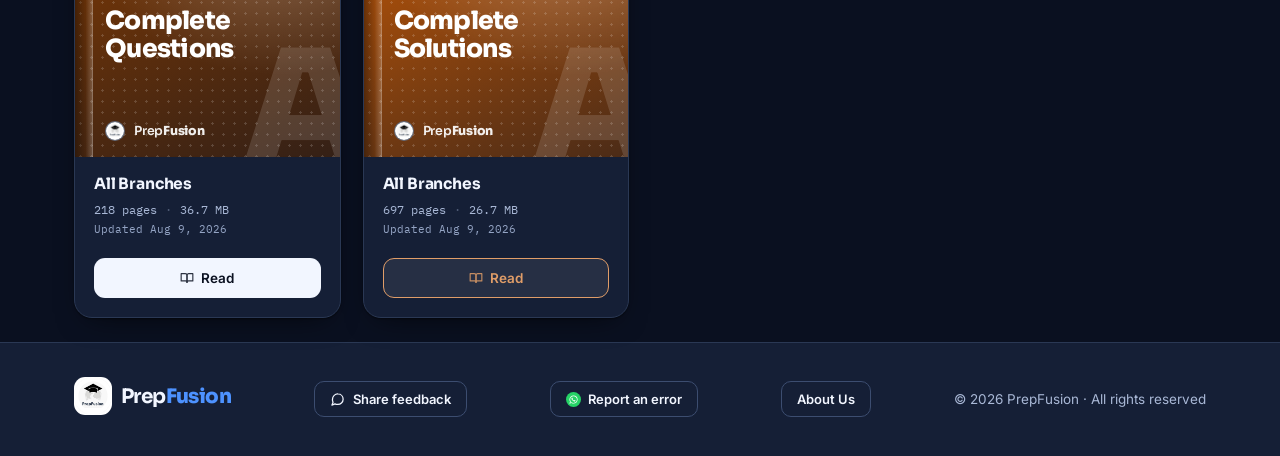
==== commit 3b69d1c1: "Deploy 45ca8c014ee7399f2d985eaf379bafe0855448ff" ====
--- a/index.html
+++ b/index.html
@@ -6,7 +6,23 @@
 <meta http-equiv="refresh" content="0; url=pdf/">
 <link rel="canonical" href="https://pyq.prepfusion.in/pdf/">
 <title>PrepFusion Library</title>
+<meta name="description" content="Free GATE preparation PDFs — NexusX, SiliconX, PowerX, Maths and Aptitude series. Previous year questions and detailed solutions.">
 <link rel="icon" href="pdf/assets/favicon.png">
+<!-- These are NOT redundant with /pdf/'s own tags. Link-preview crawlers
+     (WhatsApp, Telegram, iMessage, Slack) fetch a URL, parse the raw HTML for
+     og:/twitter: tags, and stop — none of them run the JS location.replace()
+     below, and none of them honour <meta http-equiv="refresh"> either. Share
+     the short root URL without these and the crawler sees a bare <title> and
+     nothing else, because that's genuinely all this page had. -->
+<meta property="og:type" content="website">
+<meta property="og:title" content="PrepFusion Library">
+<meta property="og:description" content="Free GATE preparation PDFs — NexusX, SiliconX, PowerX, Maths and Aptitude series. Previous year questions and detailed solutions.">
+<meta property="og:url" content="https://pyq.prepfusion.in/pdf/">
+<meta property="og:image" content="https://pyq.prepfusion.in/pdf/assets/og-image.png">
+<meta name="twitter:image" content="https://pyq.prepfusion.in/pdf/assets/og-image.png">
+<meta name="twitter:card" content="summary_large_image">
+<meta name="twitter:title" content="PrepFusion Library">
+<meta name="twitter:description" content="Free GATE preparation PDFs — NexusX, SiliconX, PowerX, Maths and Aptitude series. Previous year questions and detailed solutions.">
 <style>
   html{color-scheme:light dark}
   body{margin:0;min-height:100vh;display:grid;place-items:center;text-align:center;
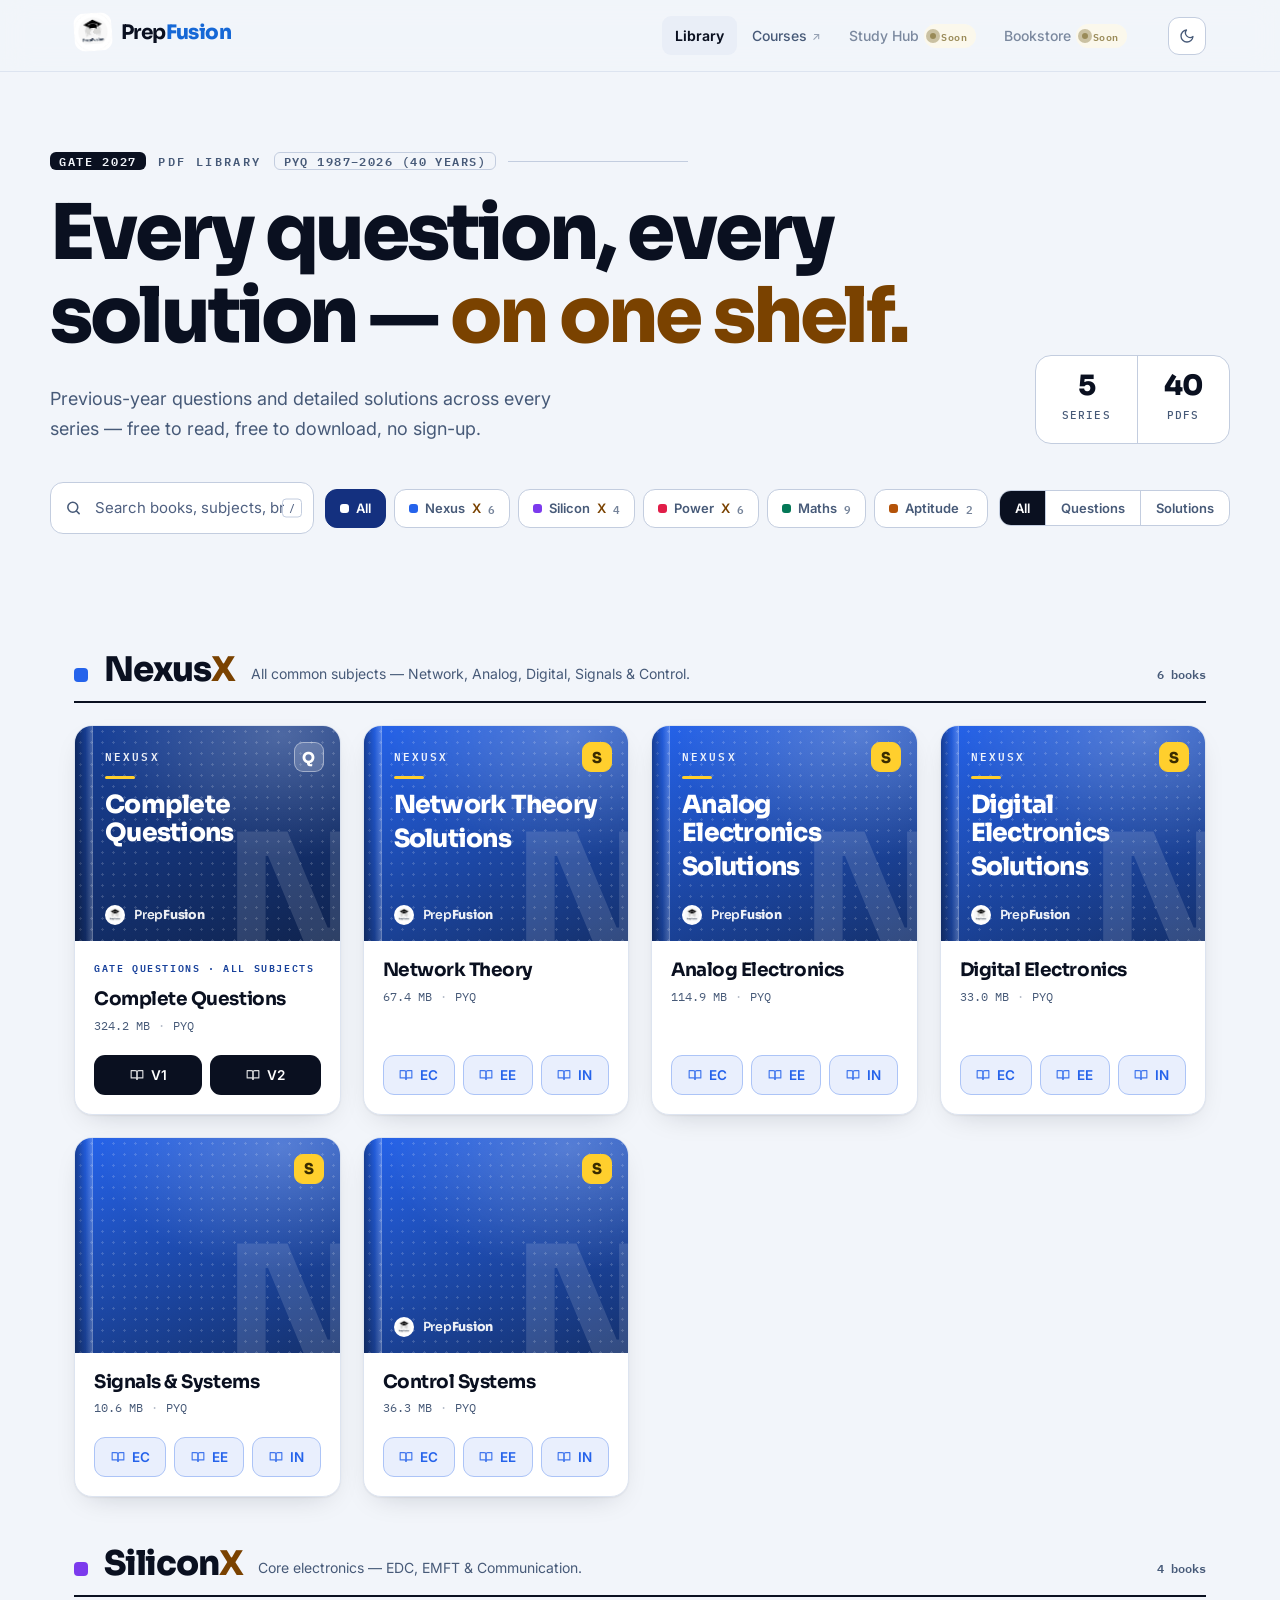
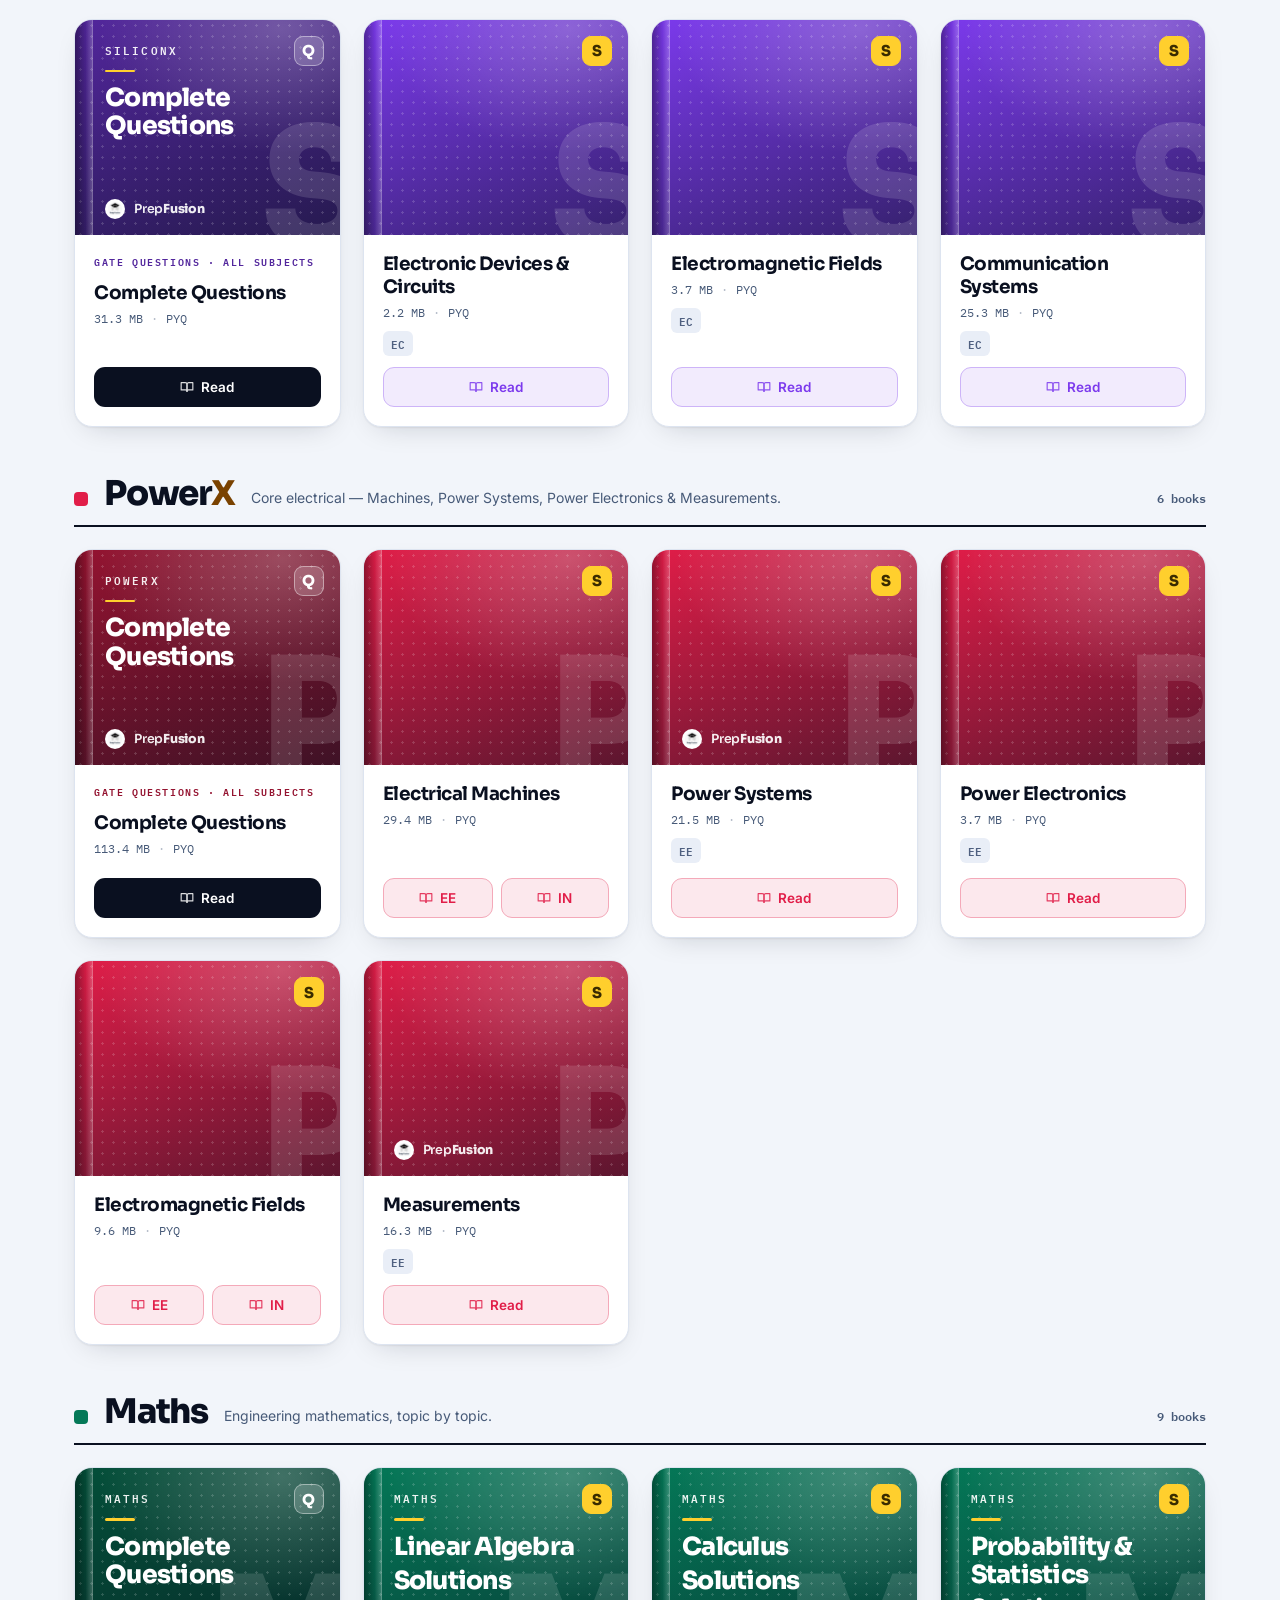
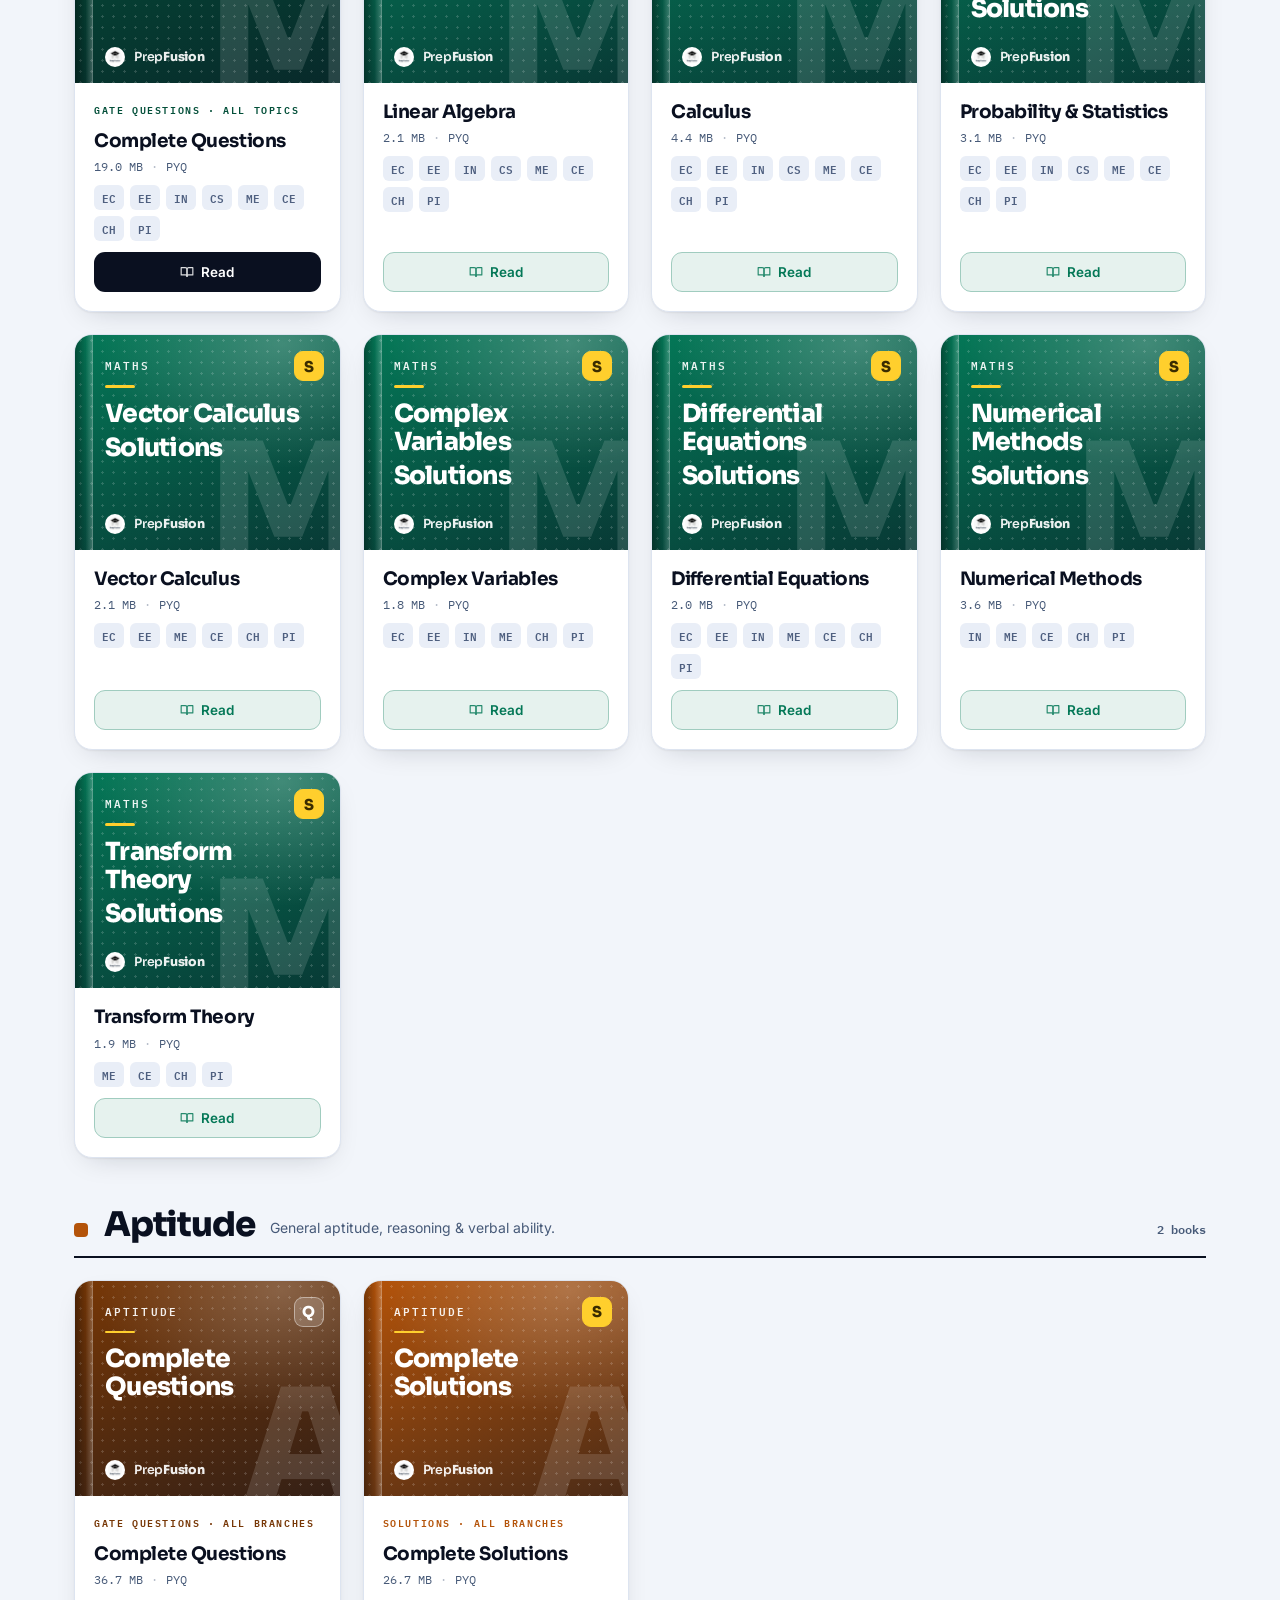
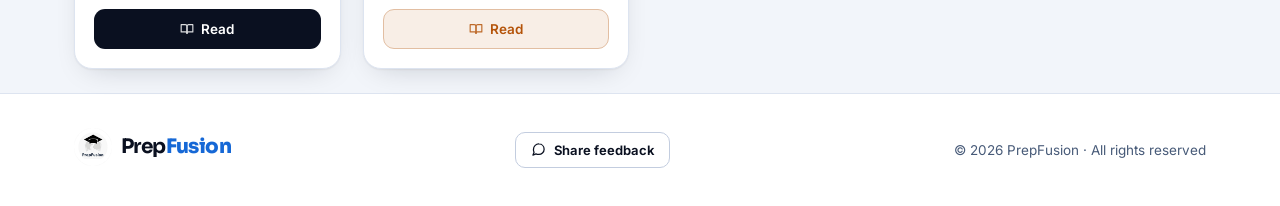
==== commit e1a115ef: "deploy: prepfusiongatepyq/gate_pdfs@ca78581d9b44450a4ad8eccba1720af3ee172d20" ====
--- a/index.html
+++ b/index.html
@@ -6,23 +6,7 @@
 <meta http-equiv="refresh" content="0; url=pdf/">
 <link rel="canonical" href="https://pyq.prepfusion.in/pdf/">
 <title>PrepFusion Library</title>
-<meta name="description" content="Free GATE preparation PDFs — NexusX, SiliconX, PowerX, Maths and Aptitude series. Previous year questions and detailed solutions.">
 <link rel="icon" href="pdf/assets/favicon.png">
-<!-- These are NOT redundant with /pdf/'s own tags. Link-preview crawlers
-     (WhatsApp, Telegram, iMessage, Slack) fetch a URL, parse the raw HTML for
-     og:/twitter: tags, and stop — none of them run the JS location.replace()
-     below, and none of them honour <meta http-equiv="refresh"> either. Share
-     the short root URL without these and the crawler sees a bare <title> and
-     nothing else, because that's genuinely all this page had. -->
-<meta property="og:type" content="website">
-<meta property="og:title" content="PrepFusion Library">
-<meta property="og:description" content="Free GATE preparation PDFs — NexusX, SiliconX, PowerX, Maths and Aptitude series. Previous year questions and detailed solutions.">
-<meta property="og:url" content="https://pyq.prepfusion.in/pdf/">
-<meta property="og:image" content="https://pyq.prepfusion.in/pdf/assets/og-image.png">
-<meta name="twitter:image" content="https://pyq.prepfusion.in/pdf/assets/og-image.png">
-<meta name="twitter:card" content="summary_large_image">
-<meta name="twitter:title" content="PrepFusion Library">
-<meta name="twitter:description" content="Free GATE preparation PDFs — NexusX, SiliconX, PowerX, Maths and Aptitude series. Previous year questions and detailed solutions.">
 <style>
   html{color-scheme:light dark}
   body{margin:0;min-height:100vh;display:grid;place-items:center;text-align:center;
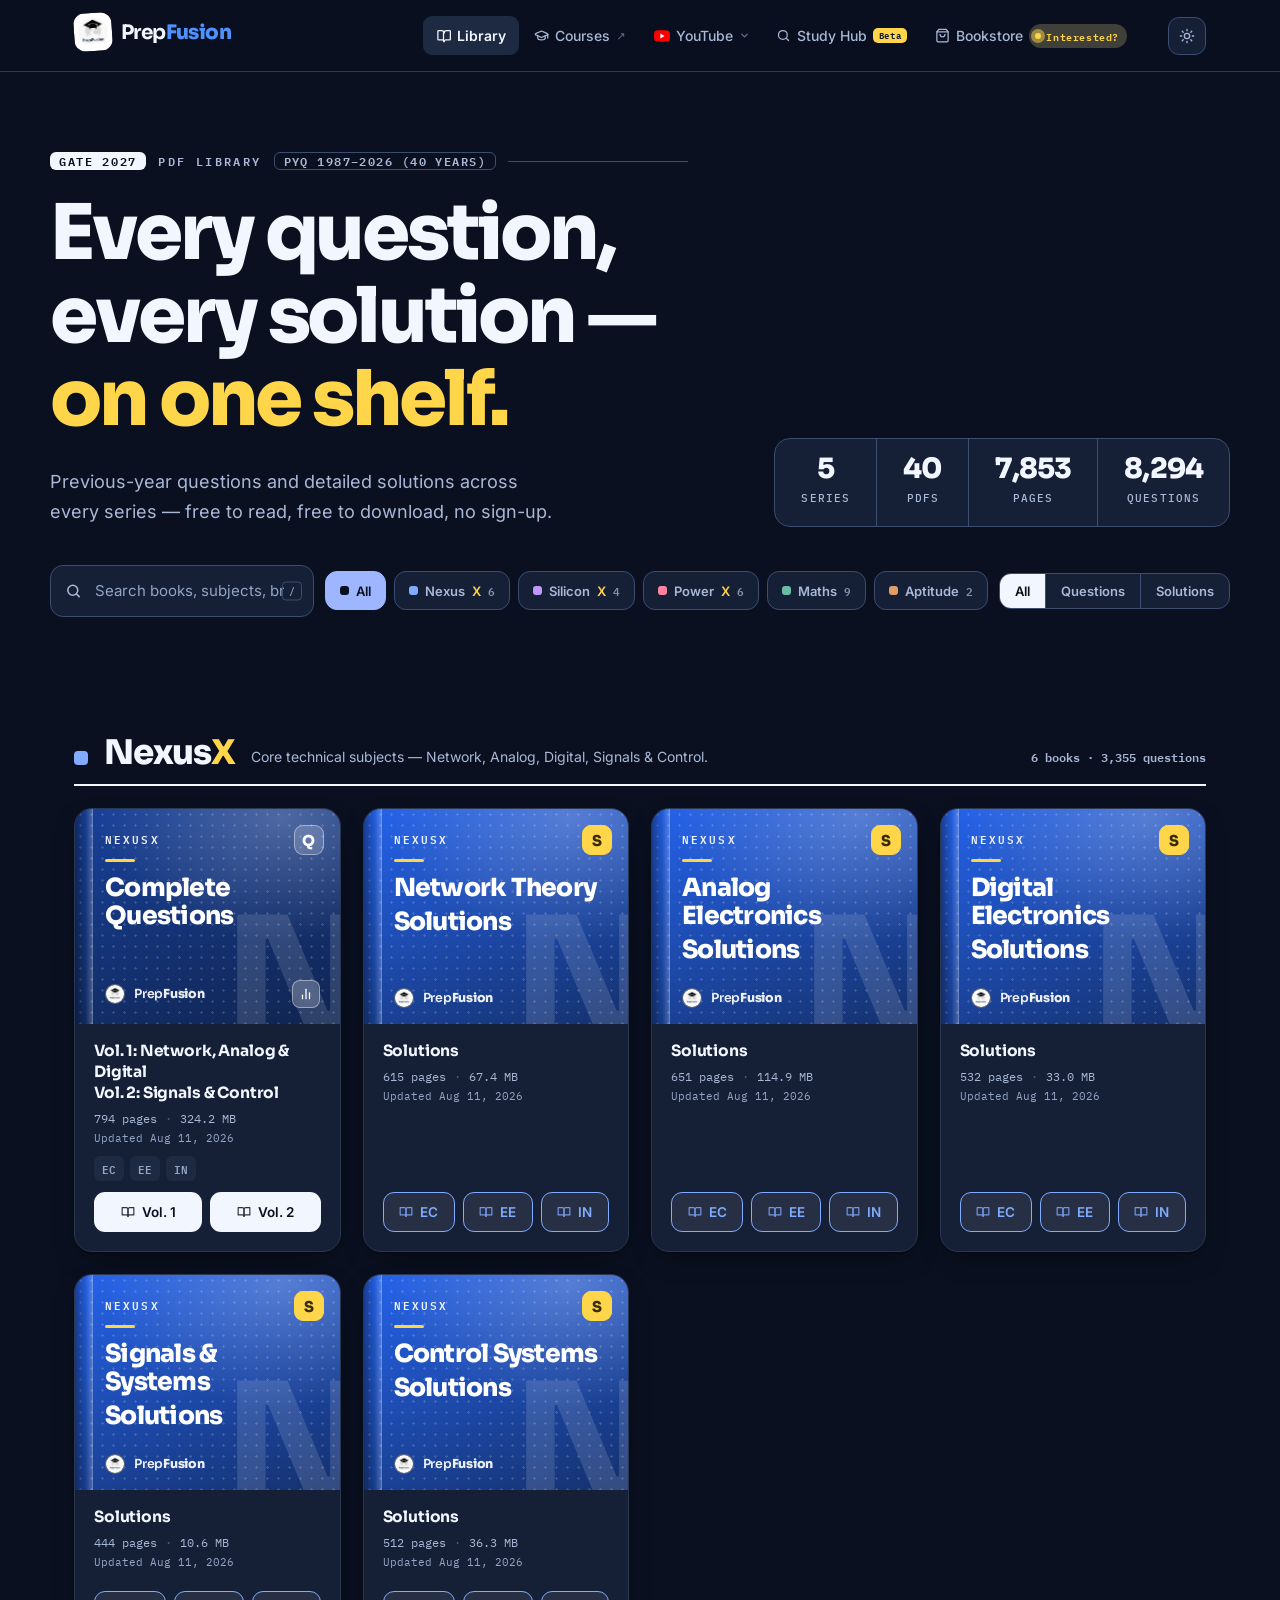
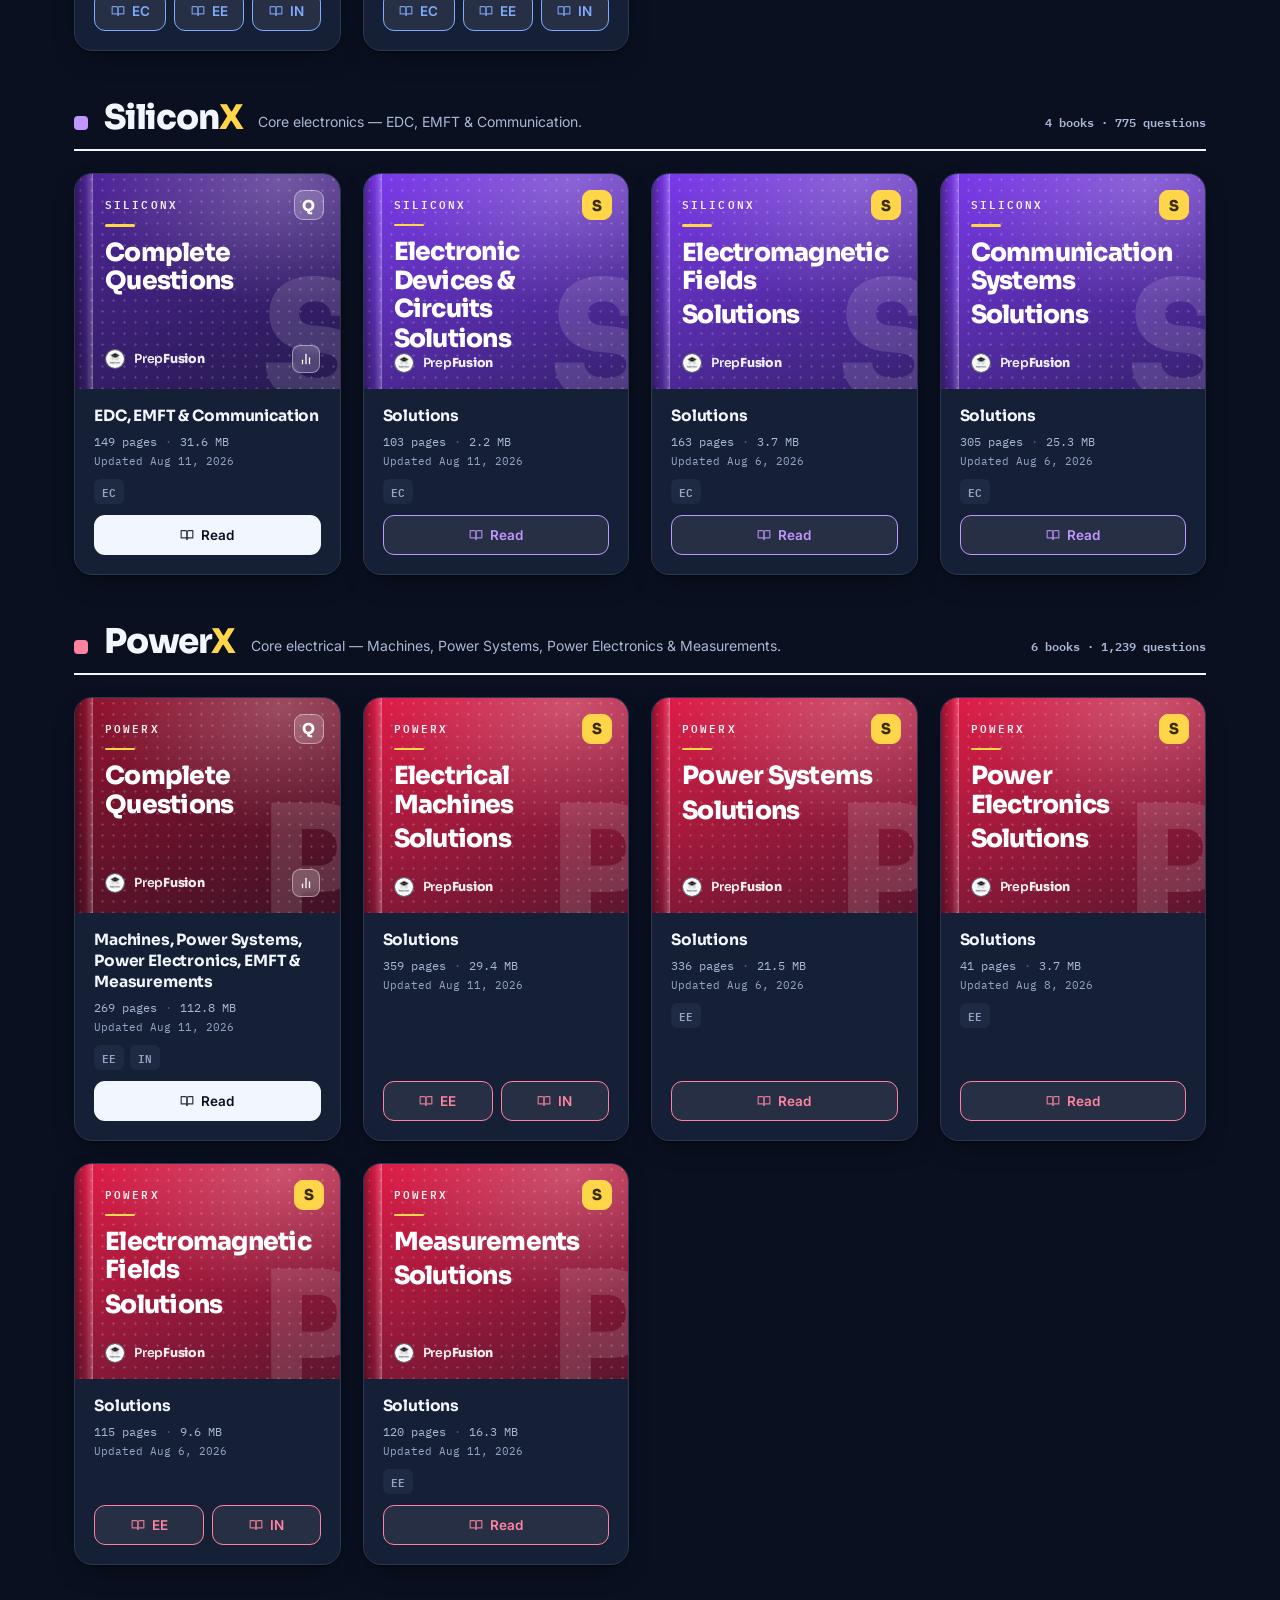
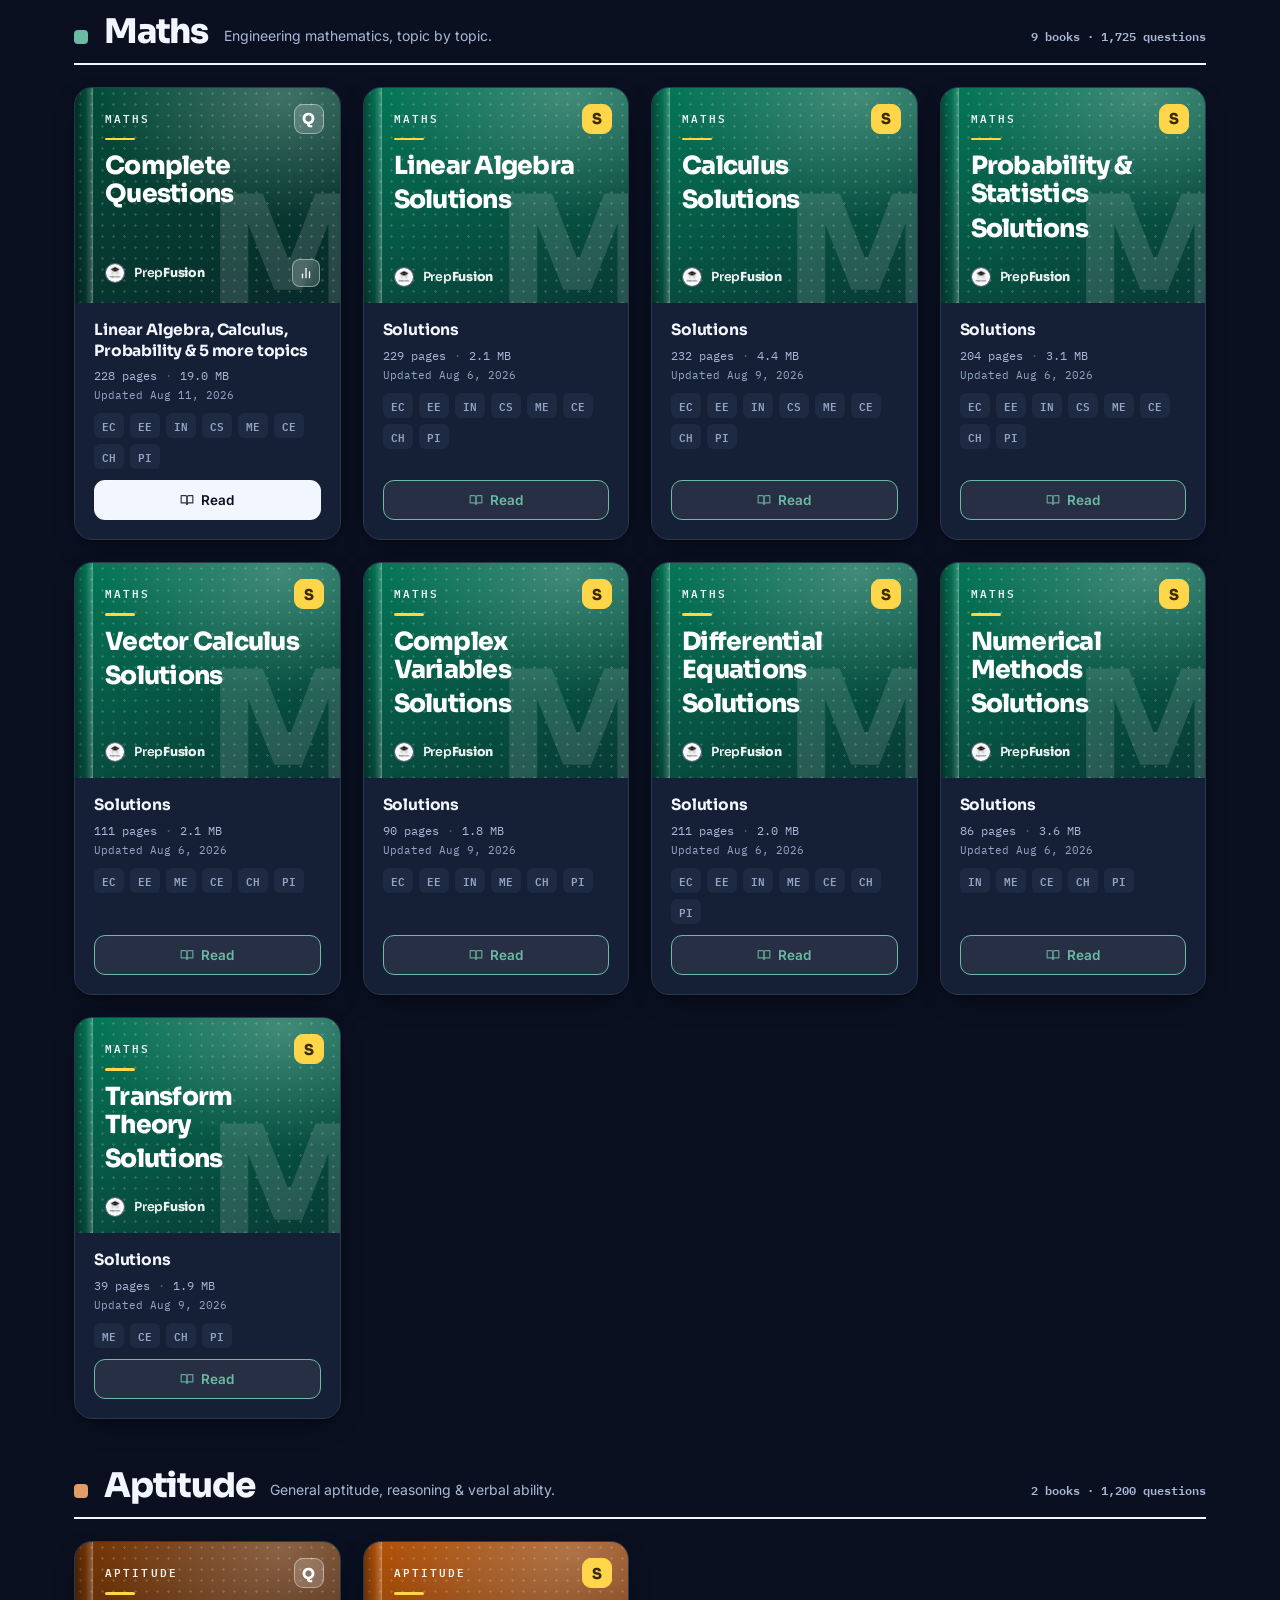
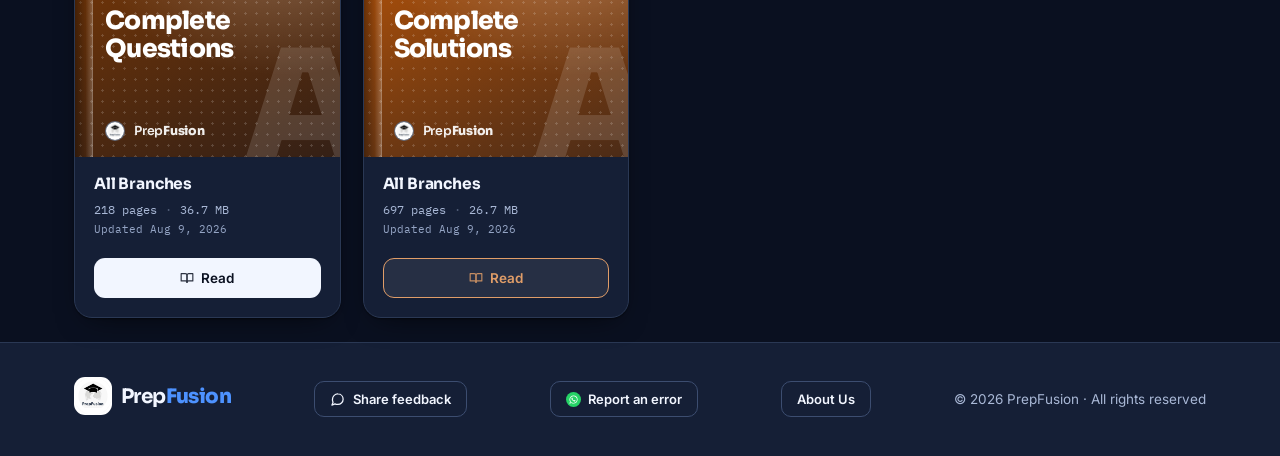
==== commit d101fb8d: "Deploy 45ca8c014ee7399f2d985eaf379bafe0855448ff" ====
--- a/index.html
+++ b/index.html
@@ -6,7 +6,23 @@
 <meta http-equiv="refresh" content="0; url=pdf/">
 <link rel="canonical" href="https://pyq.prepfusion.in/pdf/">
 <title>PrepFusion Library</title>
+<meta name="description" content="Free GATE preparation PDFs — NexusX, SiliconX, PowerX, Maths and Aptitude series. Previous year questions and detailed solutions.">
 <link rel="icon" href="pdf/assets/favicon.png">
+<!-- These are NOT redundant with /pdf/'s own tags. Link-preview crawlers
+     (WhatsApp, Telegram, iMessage, Slack) fetch a URL, parse the raw HTML for
+     og:/twitter: tags, and stop — none of them run the JS location.replace()
+     below, and none of them honour <meta http-equiv="refresh"> either. Share
+     the short root URL without these and the crawler sees a bare <title> and
+     nothing else, because that's genuinely all this page had. -->
+<meta property="og:type" content="website">
+<meta property="og:title" content="PrepFusion Library">
+<meta property="og:description" content="Free GATE preparation PDFs — NexusX, SiliconX, PowerX, Maths and Aptitude series. Previous year questions and detailed solutions.">
+<meta property="og:url" content="https://pyq.prepfusion.in/pdf/">
+<meta property="og:image" content="https://pyq.prepfusion.in/pdf/assets/og-image.png">
+<meta name="twitter:image" content="https://pyq.prepfusion.in/pdf/assets/og-image.png">
+<meta name="twitter:card" content="summary_large_image">
+<meta name="twitter:title" content="PrepFusion Library">
+<meta name="twitter:description" content="Free GATE preparation PDFs — NexusX, SiliconX, PowerX, Maths and Aptitude series. Previous year questions and detailed solutions.">
 <style>
   html{color-scheme:light dark}
   body{margin:0;min-height:100vh;display:grid;place-items:center;text-align:center;
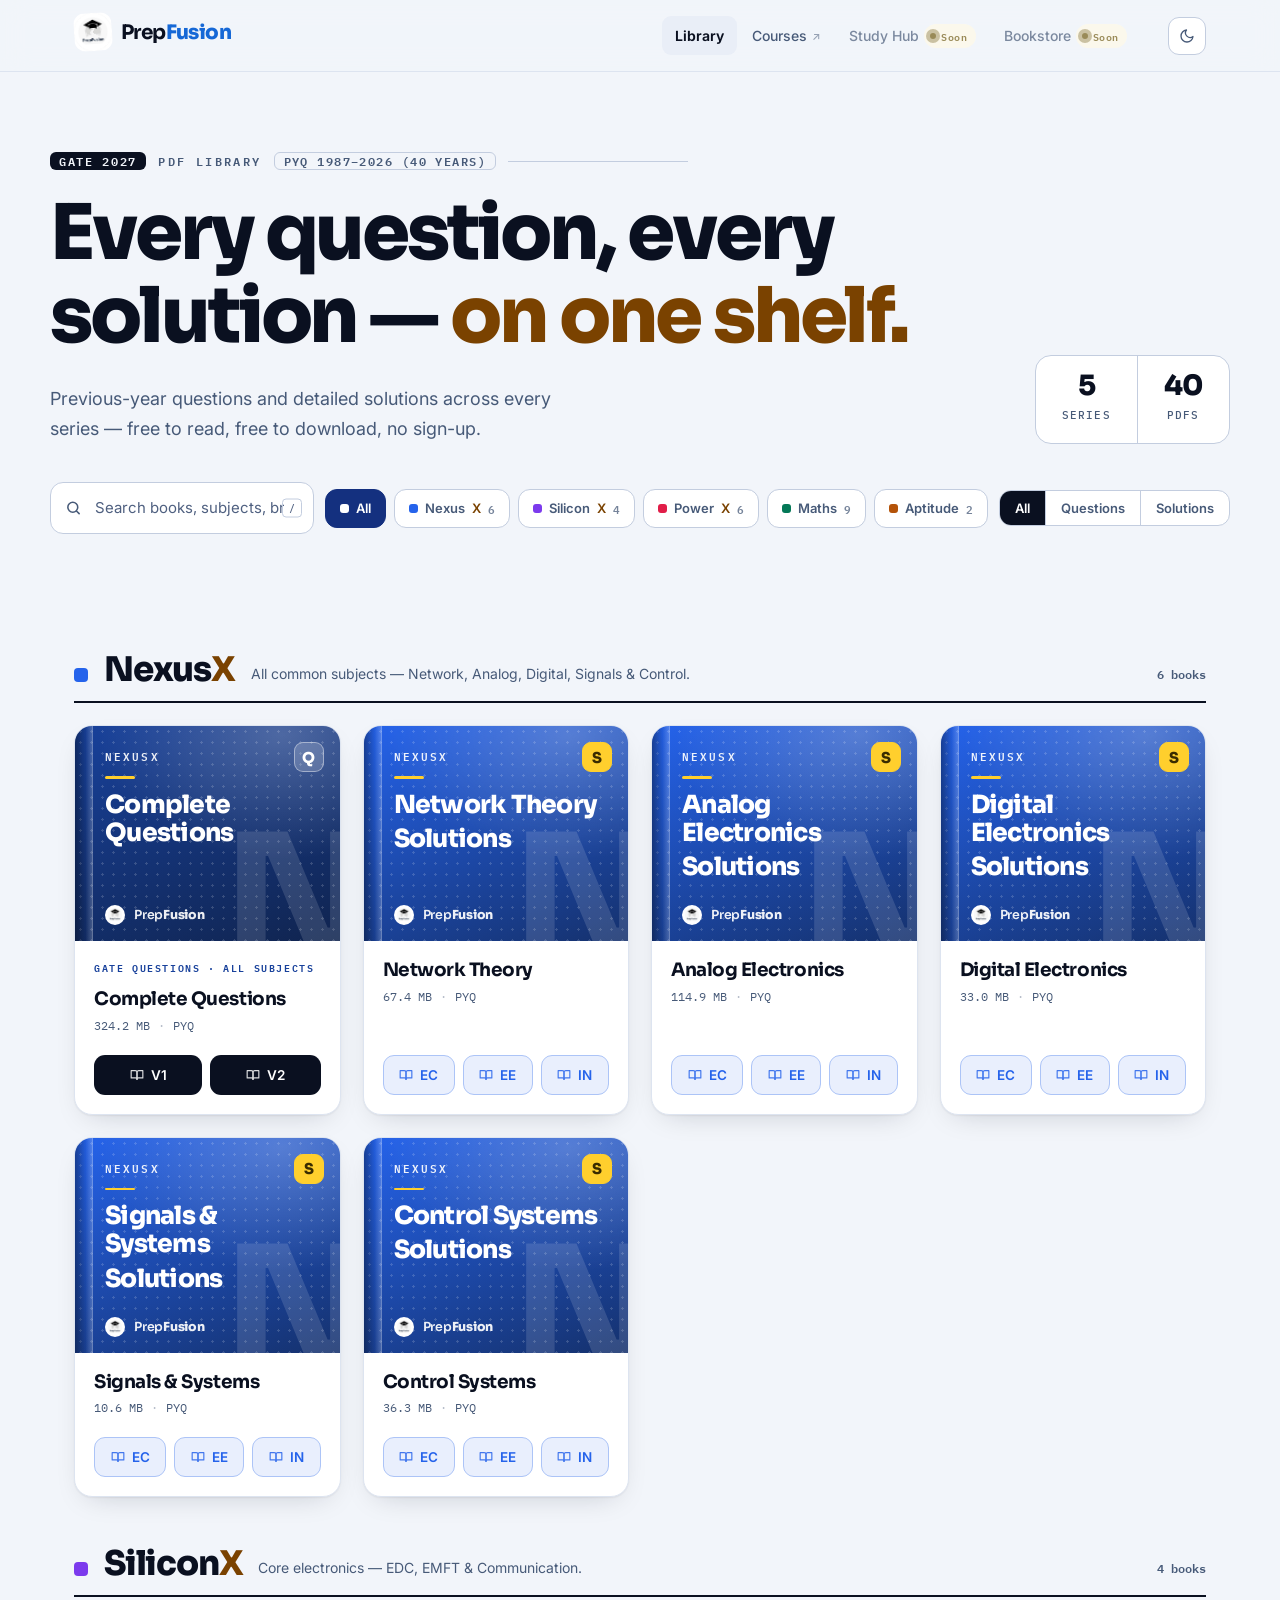
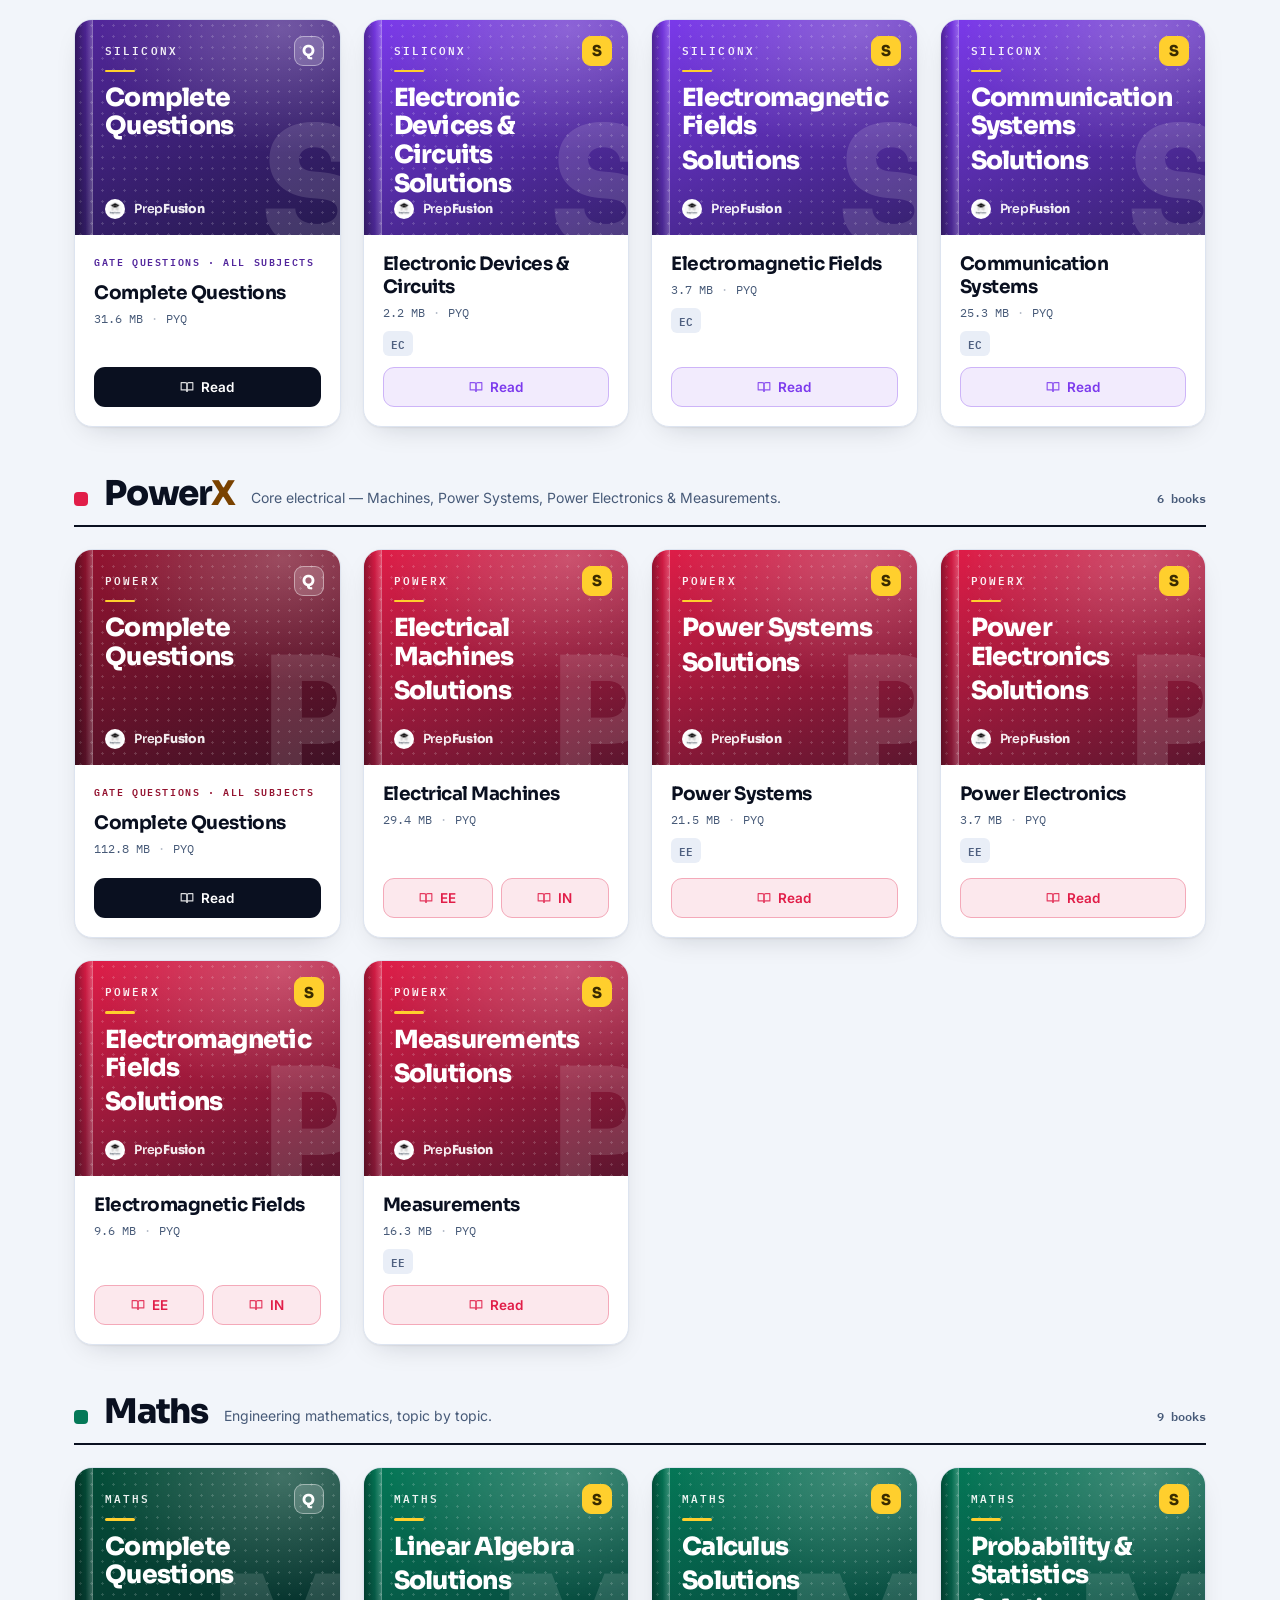
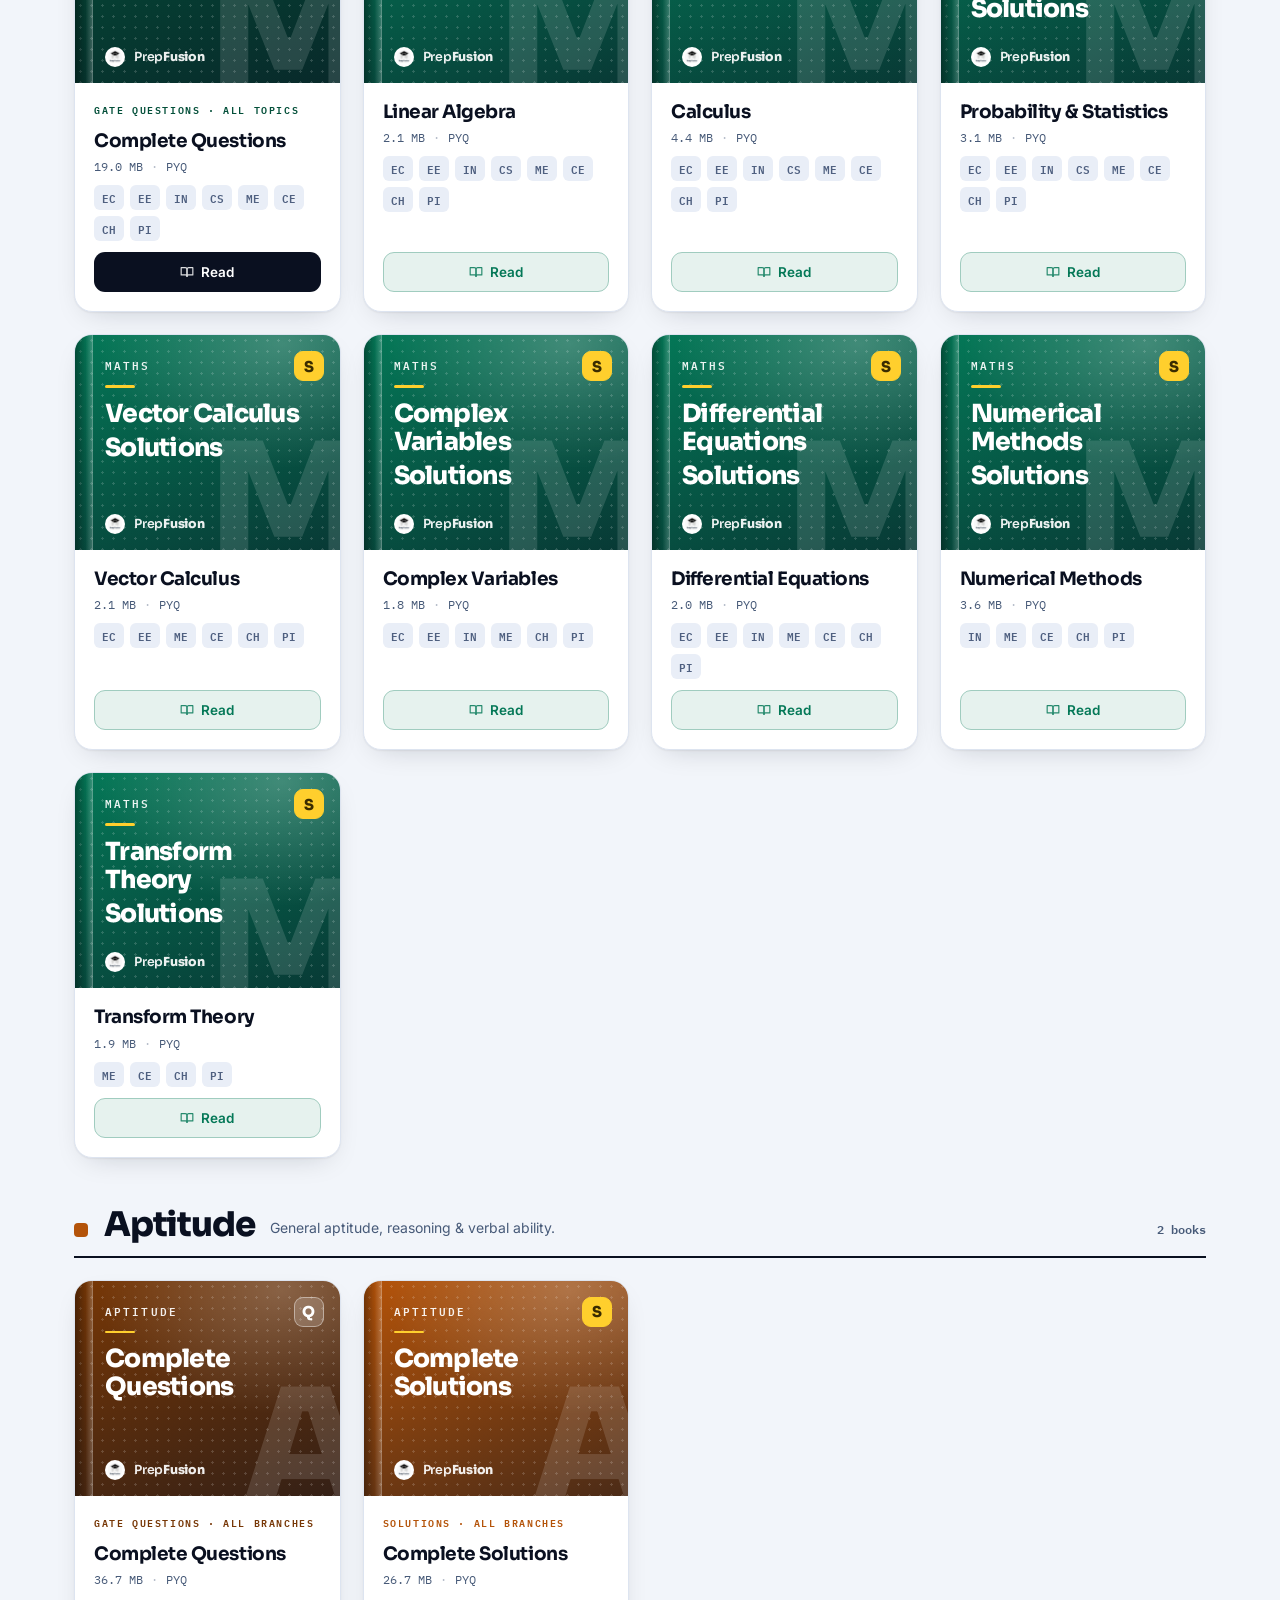
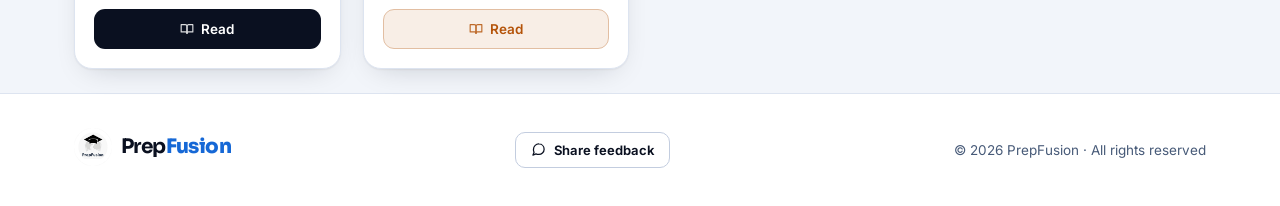
==== commit 0499d166: "deploy: prepfusiongatepyq/gate_pdfs@44b3295b425f8c7a39011bbe754ca8fcd41fd668" ====
--- a/index.html
+++ b/index.html
@@ -6,23 +6,7 @@
 <meta http-equiv="refresh" content="0; url=pdf/">
 <link rel="canonical" href="https://pyq.prepfusion.in/pdf/">
 <title>PrepFusion Library</title>
-<meta name="description" content="Free GATE preparation PDFs — NexusX, SiliconX, PowerX, Maths and Aptitude series. Previous year questions and detailed solutions.">
 <link rel="icon" href="pdf/assets/favicon.png">
-<!-- These are NOT redundant with /pdf/'s own tags. Link-preview crawlers
-     (WhatsApp, Telegram, iMessage, Slack) fetch a URL, parse the raw HTML for
-     og:/twitter: tags, and stop — none of them run the JS location.replace()
-     below, and none of them honour <meta http-equiv="refresh"> either. Share
-     the short root URL without these and the crawler sees a bare <title> and
-     nothing else, because that's genuinely all this page had. -->
-<meta property="og:type" content="website">
-<meta property="og:title" content="PrepFusion Library">
-<meta property="og:description" content="Free GATE preparation PDFs — NexusX, SiliconX, PowerX, Maths and Aptitude series. Previous year questions and detailed solutions.">
-<meta property="og:url" content="https://pyq.prepfusion.in/pdf/">
-<meta property="og:image" content="https://pyq.prepfusion.in/pdf/assets/og-image.png">
-<meta name="twitter:image" content="https://pyq.prepfusion.in/pdf/assets/og-image.png">
-<meta name="twitter:card" content="summary_large_image">
-<meta name="twitter:title" content="PrepFusion Library">
-<meta name="twitter:description" content="Free GATE preparation PDFs — NexusX, SiliconX, PowerX, Maths and Aptitude series. Previous year questions and detailed solutions.">
 <style>
   html{color-scheme:light dark}
   body{margin:0;min-height:100vh;display:grid;place-items:center;text-align:center;
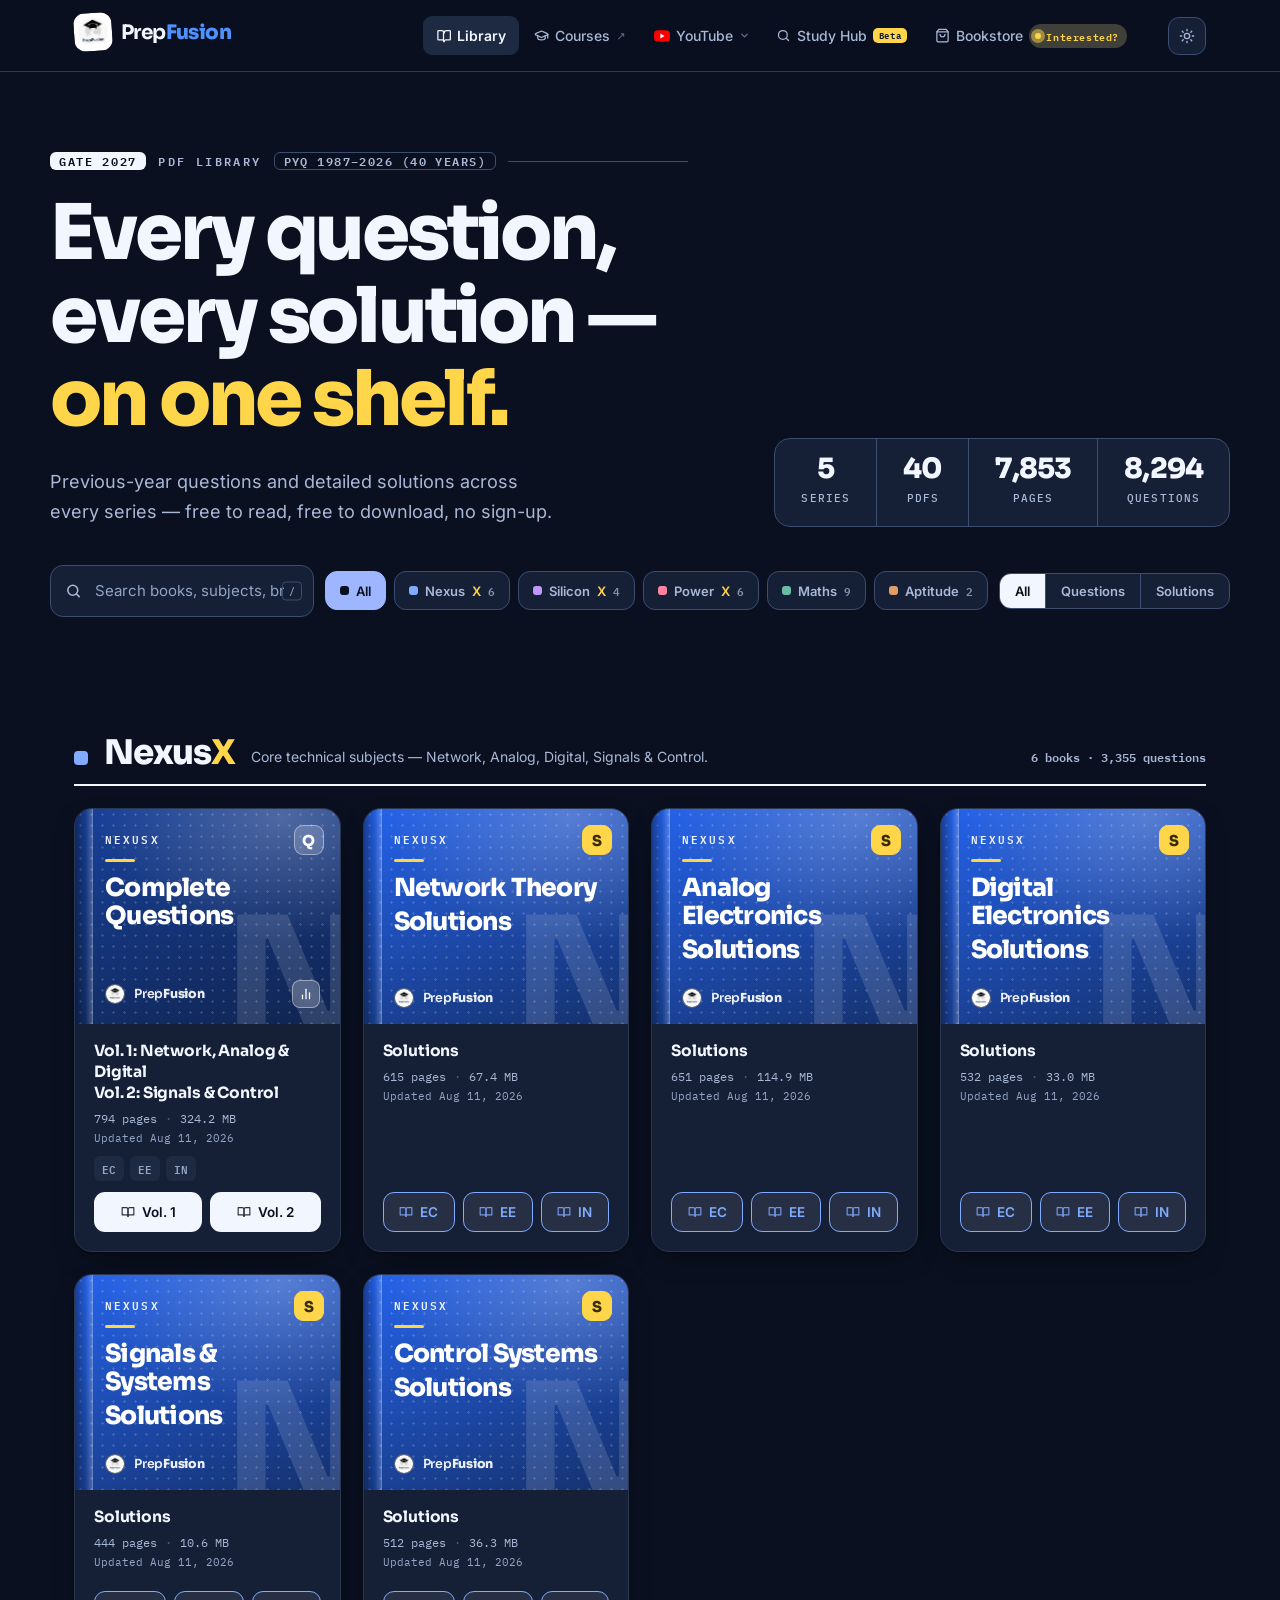
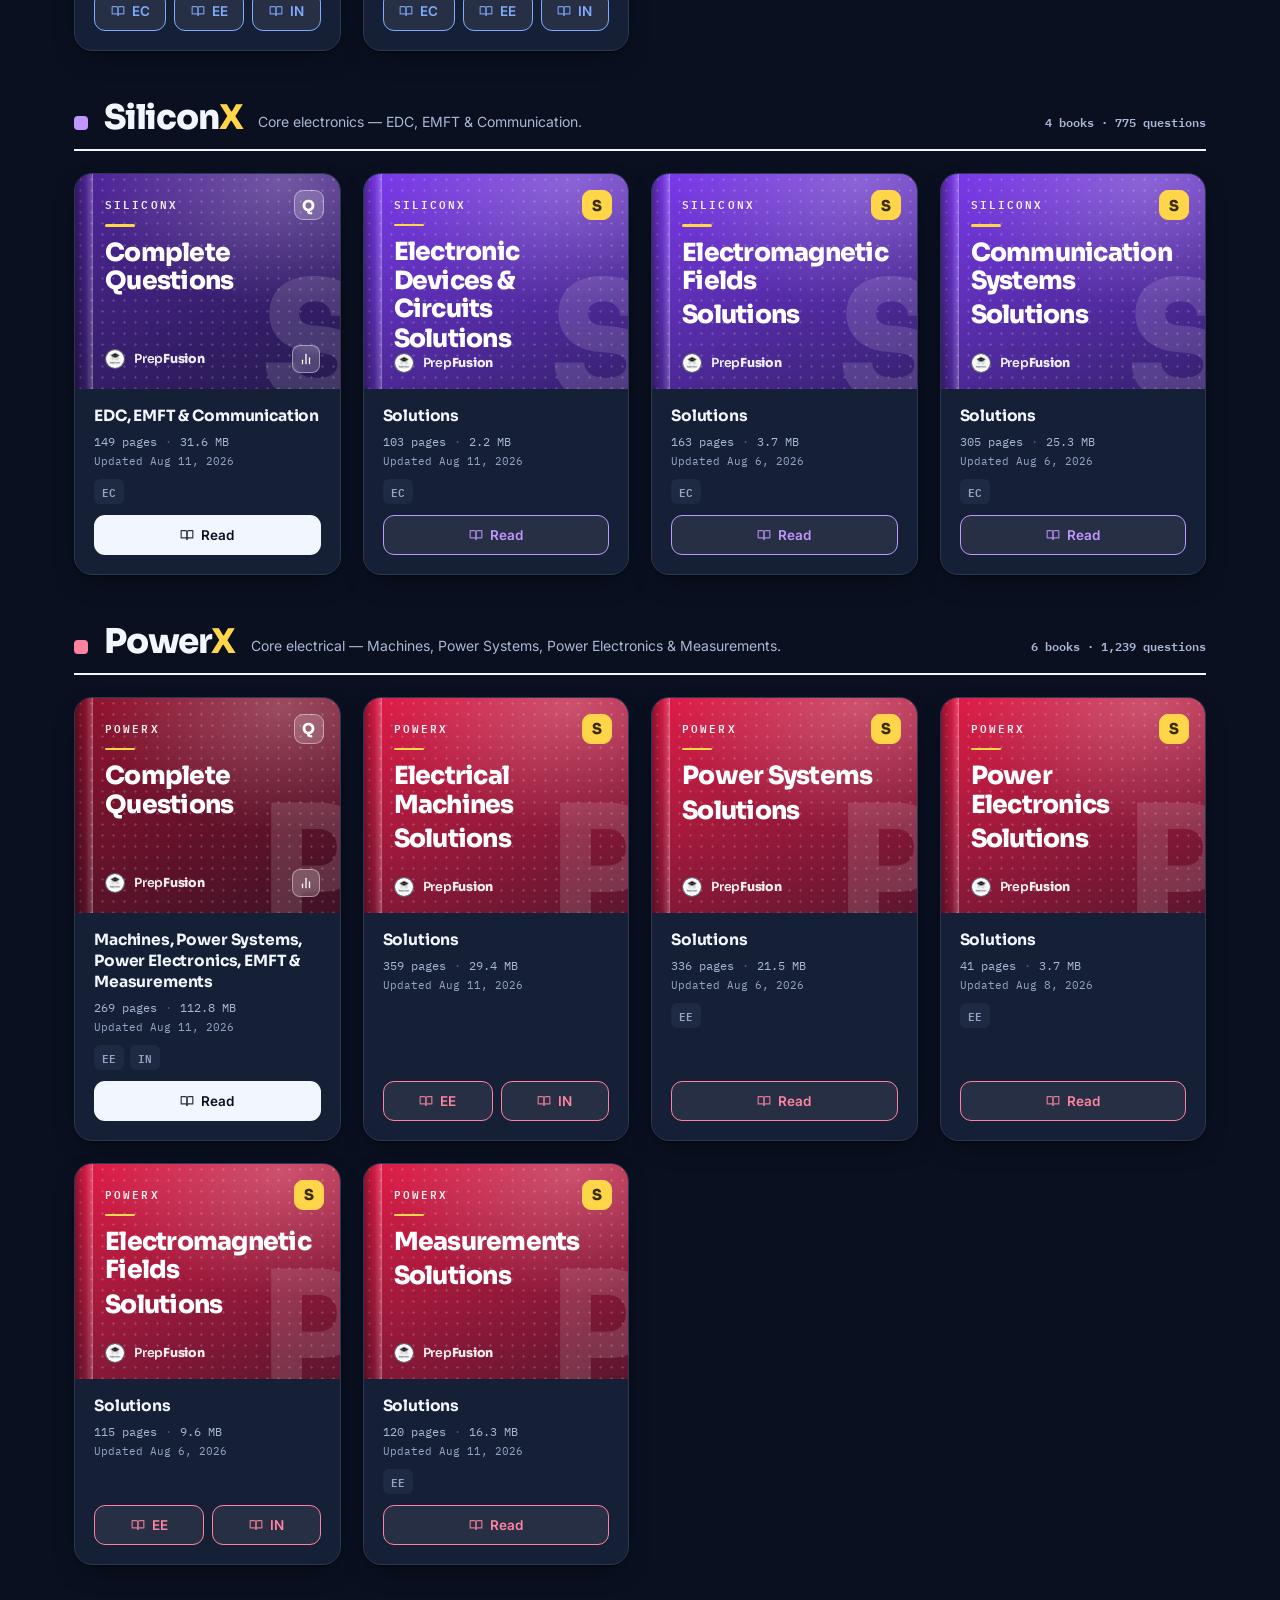
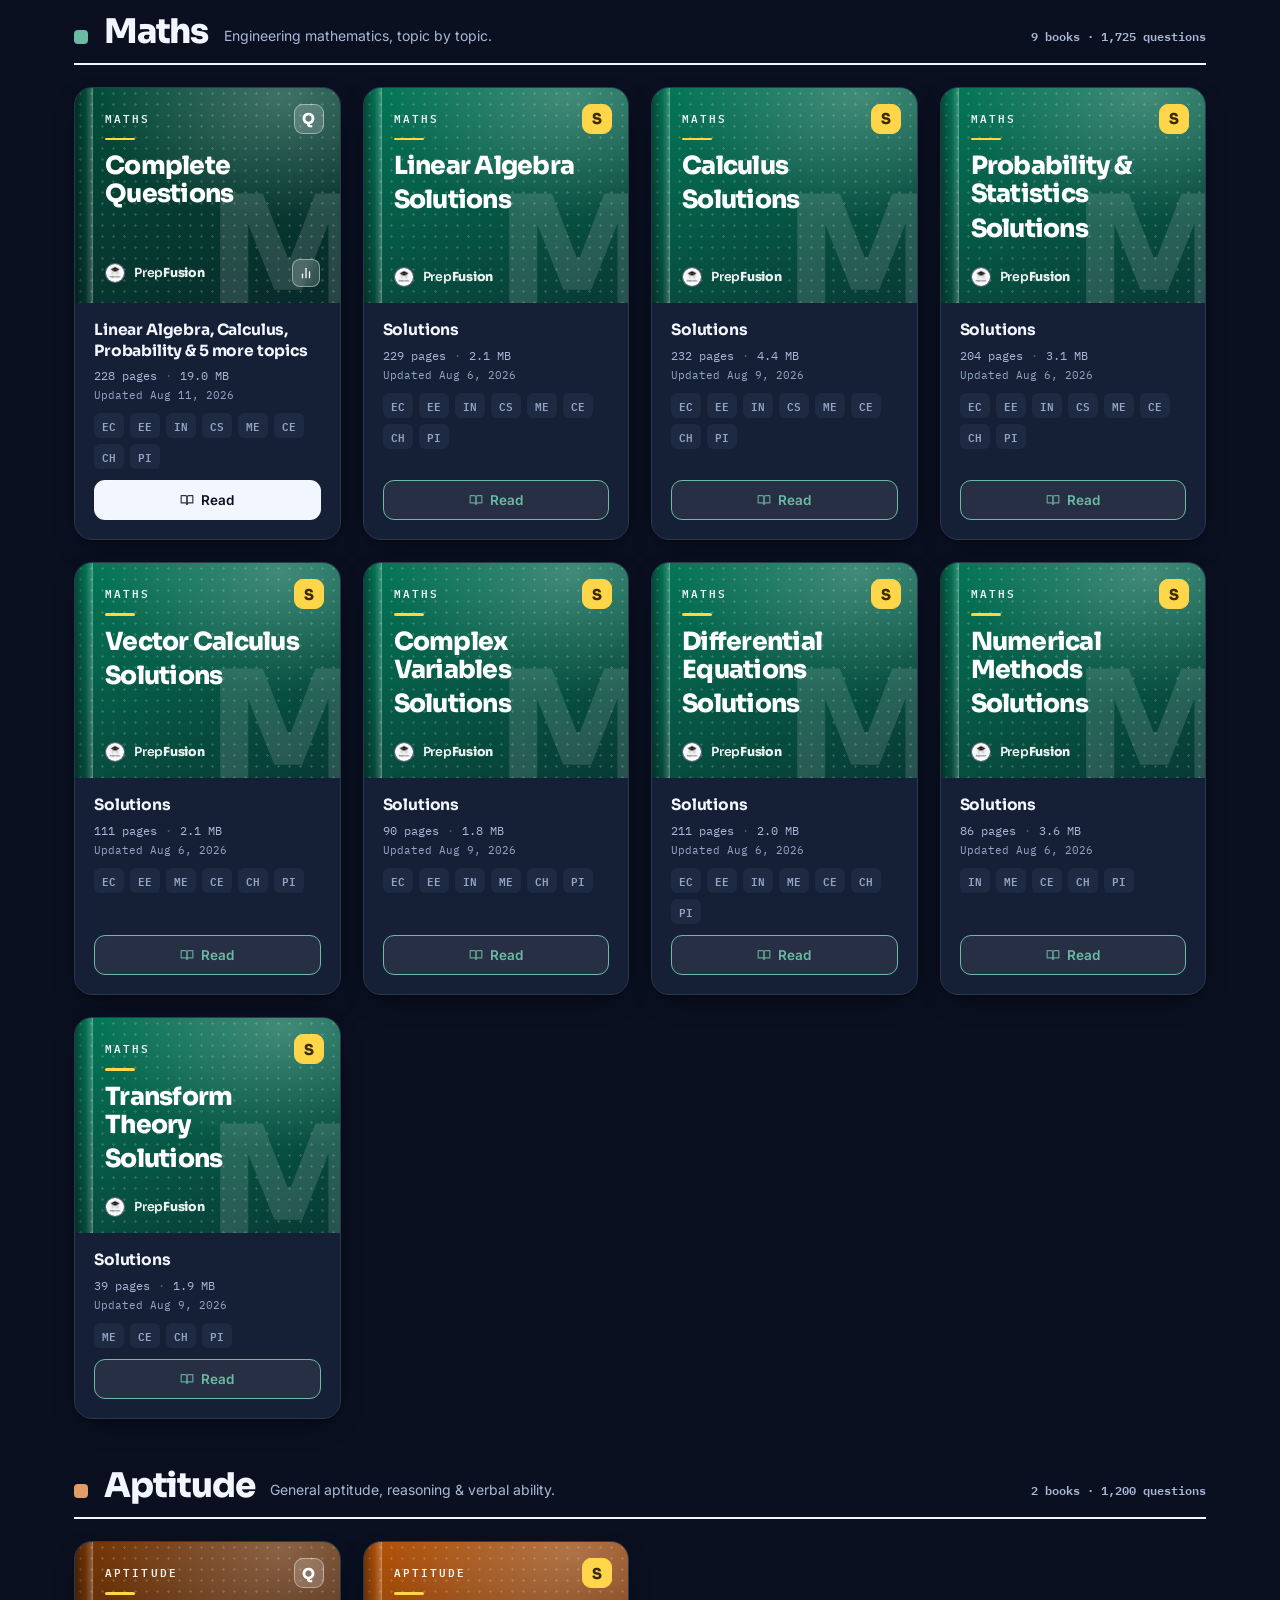
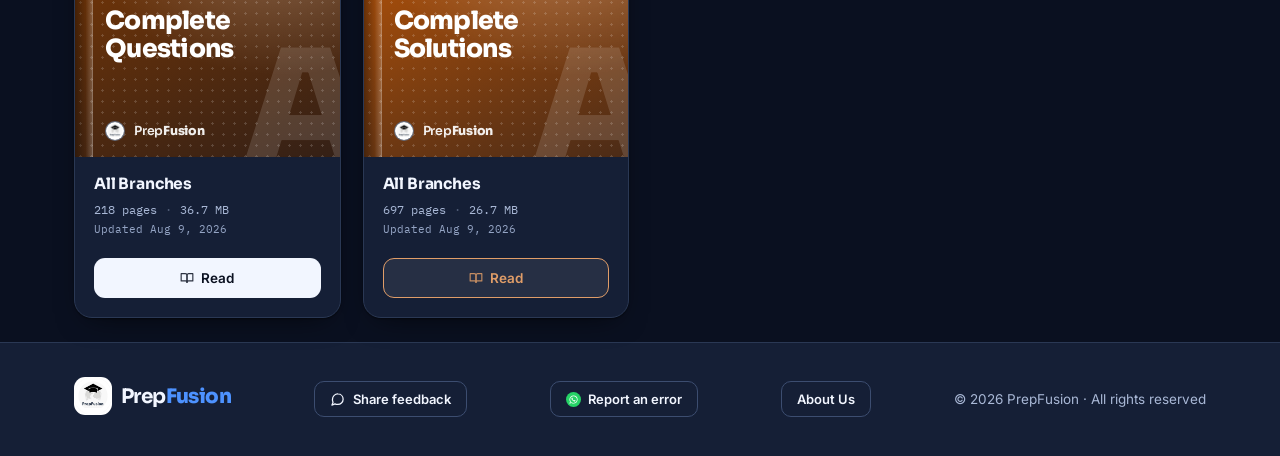
==== commit 7e9c4f4f: "Deploy 988bde3ad4796a49bfc22ad432405ae50a3d4768" ====
--- a/index.html
+++ b/index.html
@@ -6,7 +6,23 @@
 <meta http-equiv="refresh" content="0; url=pdf/">
 <link rel="canonical" href="https://pyq.prepfusion.in/pdf/">
 <title>PrepFusion Library</title>
+<meta name="description" content="Free GATE preparation PDFs — NexusX, SiliconX, PowerX, Maths and Aptitude series. Previous year questions and detailed solutions.">
 <link rel="icon" href="pdf/assets/favicon.png">
+<!-- These are NOT redundant with /pdf/'s own tags. Link-preview crawlers
+     (WhatsApp, Telegram, iMessage, Slack) fetch a URL, parse the raw HTML for
+     og:/twitter: tags, and stop — none of them run the JS location.replace()
+     below, and none of them honour <meta http-equiv="refresh"> either. Share
+     the short root URL without these and the crawler sees a bare <title> and
+     nothing else, because that's genuinely all this page had. -->
+<meta property="og:type" content="website">
+<meta property="og:title" content="PrepFusion Library">
+<meta property="og:description" content="Free GATE preparation PDFs — NexusX, SiliconX, PowerX, Maths and Aptitude series. Previous year questions and detailed solutions.">
+<meta property="og:url" content="https://pyq.prepfusion.in/pdf/">
+<meta property="og:image" content="https://pyq.prepfusion.in/pdf/assets/og-image.png">
+<meta name="twitter:image" content="https://pyq.prepfusion.in/pdf/assets/og-image.png">
+<meta name="twitter:card" content="summary_large_image">
+<meta name="twitter:title" content="PrepFusion Library">
+<meta name="twitter:description" content="Free GATE preparation PDFs — NexusX, SiliconX, PowerX, Maths and Aptitude series. Previous year questions and detailed solutions.">
 <style>
   html{color-scheme:light dark}
   body{margin:0;min-height:100vh;display:grid;place-items:center;text-align:center;
